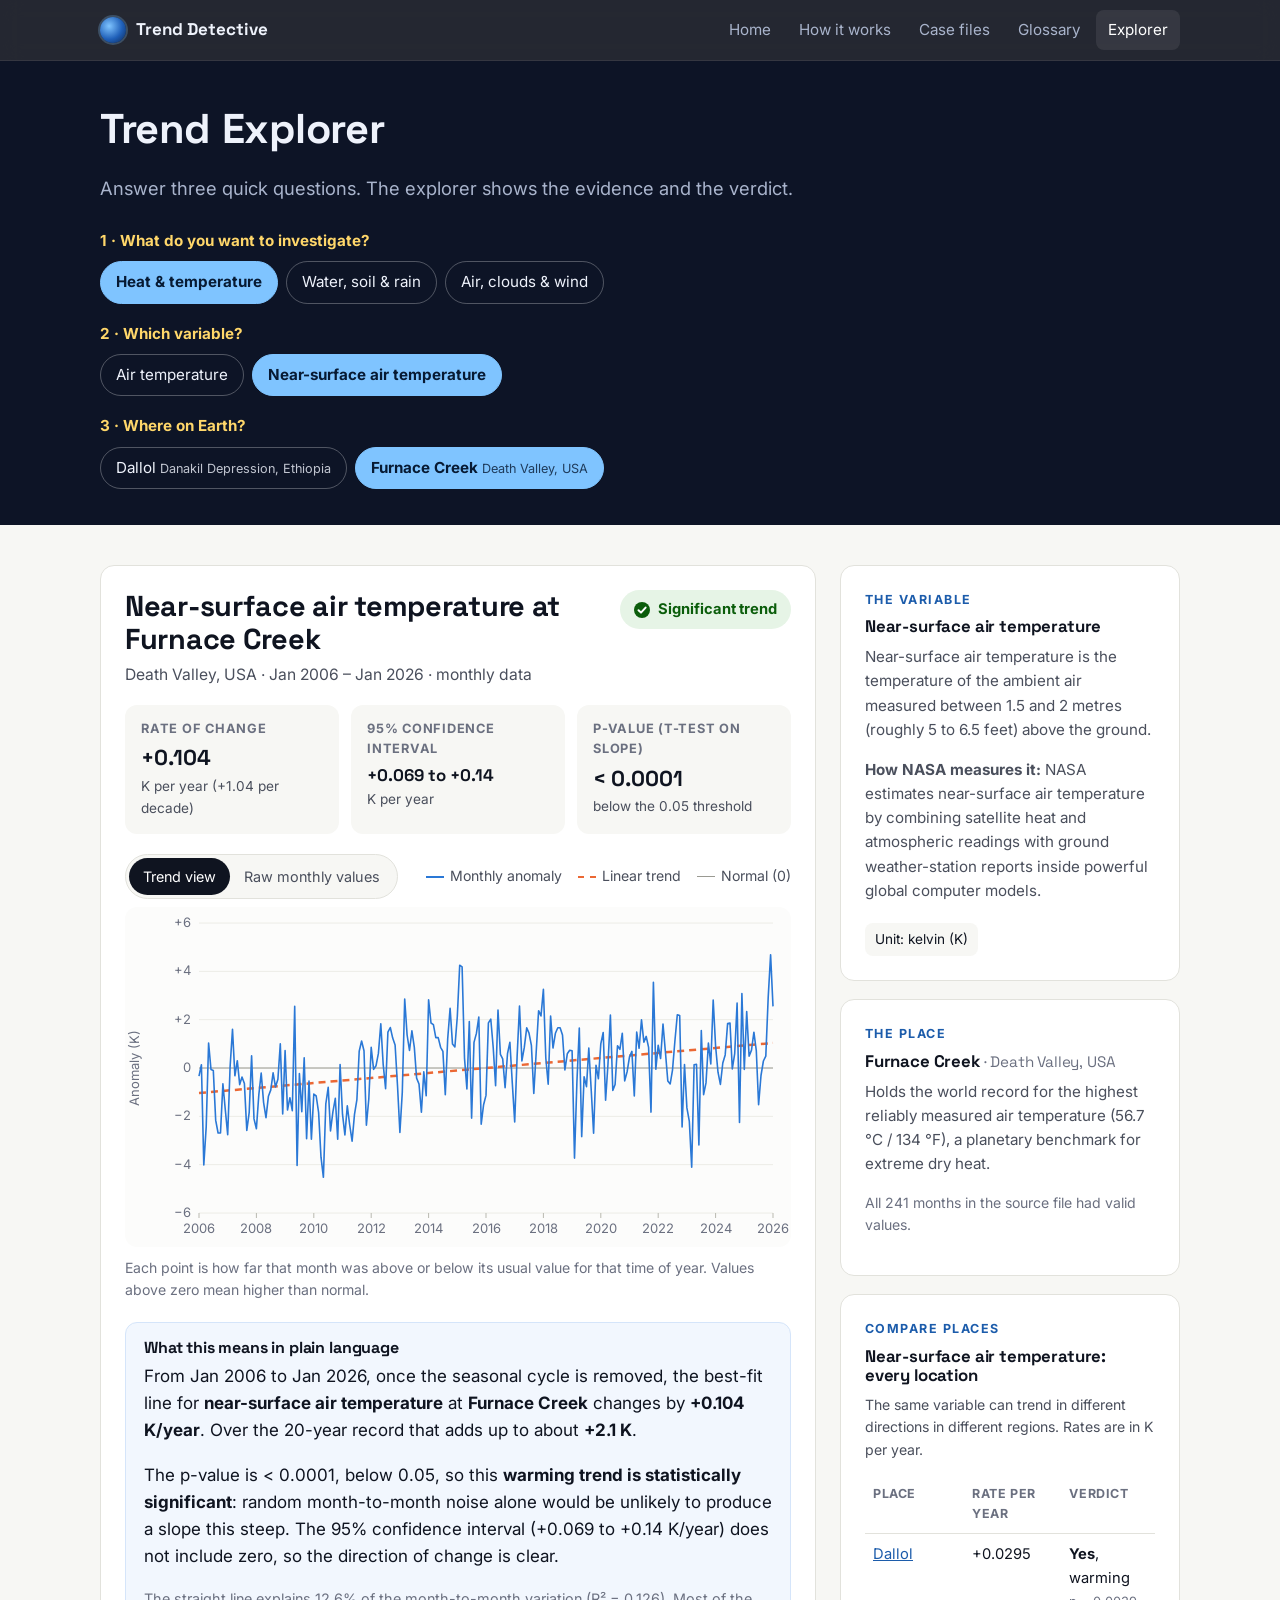
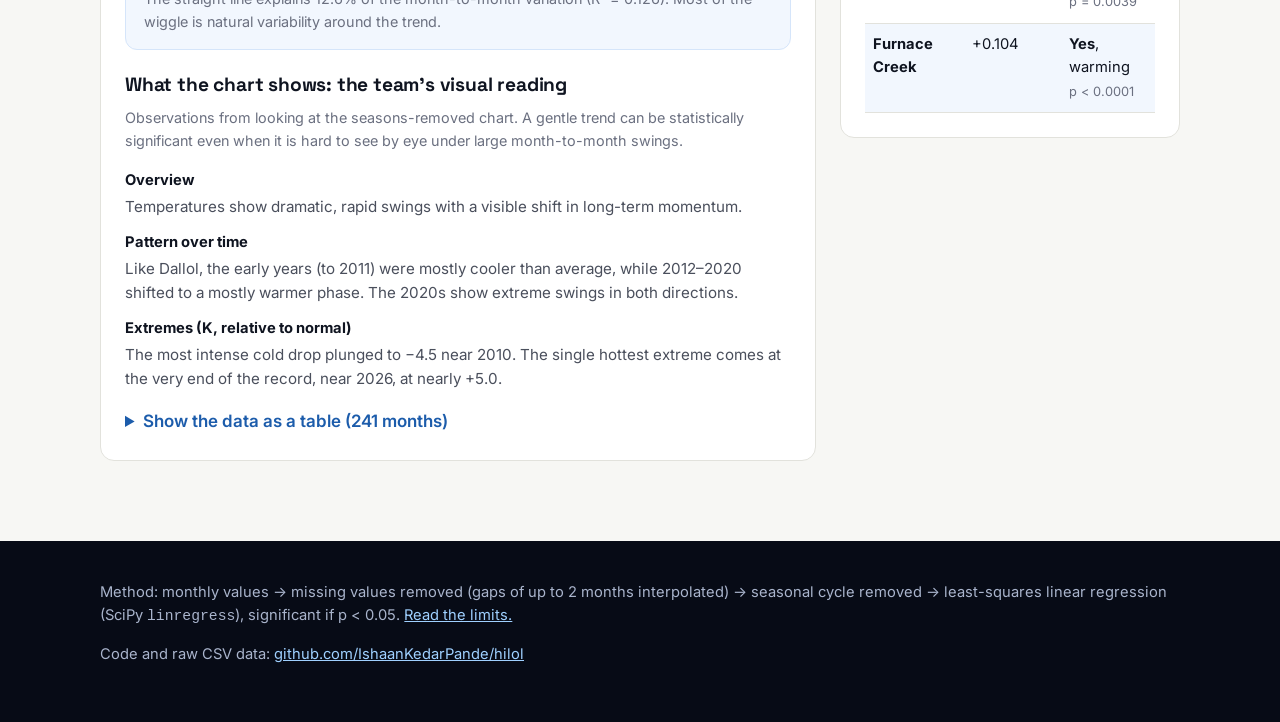
==== explore.html @ a5470a7a "Add files via upload" ====
<!doctype html>
<html lang="en">
<head>
  <meta charset="utf-8">
  <meta name="viewport" content="width=device-width, initial-scale=1">
  <title>Trend Explorer · Earth System Trend Detective</title>
  <meta name="description" content="Pick an Earth science variable and a location, see 20 years of monthly data, and test whether the trend is statistically significant.">
  <link rel="preconnect" href="https://fonts.googleapis.com">
  <link rel="preconnect" href="https://fonts.gstatic.com" crossorigin>
  <link href="https://fonts.googleapis.com/css2?family=Inter:wght@400;600;700&family=Space+Grotesk:wght@600;700&display=swap" rel="stylesheet">
  <link rel="stylesheet" href="assets/style.css">
  <link rel="icon" href="data:image/svg+xml,%3Csvg xmlns='http://www.w3.org/2000/svg' viewBox='0 0 32 32'%3E%3Ccircle cx='16' cy='16' r='14' fill='%232a78d6'/%3E%3Cpath d='M6 20 L12 14 L17 17 L26 8' stroke='%23f5b400' stroke-width='3' fill='none' stroke-linecap='round'/%3E%3C/svg%3E">
</head>
<body>
<a class="skip" href="#result">Skip to the result</a>

<header class="nav">
  <div class="wrap">
    <a class="brand" href="index.html"><span class="brand-mark" aria-hidden="true"></span>Trend Detective</a>
    <nav aria-label="Main">
      <ul>
        <li><a class="link" href="index.html">Home</a></li>
        <li><a class="link" href="index.html#method">How it works</a></li>
        <li><a class="link" href="index.html#cases">Case files</a></li>
        <li><a class="link" href="index.html#glossary">Glossary</a></li>
        <li><a class="link" href="explore.html" aria-current="page">Explorer</a></li>
      </ul>
    </nav>
  </div>
</header>

<main id="main">
  <section class="explorer-head" aria-labelledby="ex-title">
    <div class="wrap">
      <h1 id="ex-title">Trend Explorer</h1>
      <p class="lede">Answer three quick questions. The explorer shows the evidence and the verdict.</p>
      <div class="steps">
        <div>
          <span class="q-label" id="q1">1 · What do you want to investigate?</span>
          <div class="chips" role="group" aria-labelledby="q1" id="cat-chips"></div>
        </div>
        <div>
          <span class="q-label" id="q2">2 · Which variable?</span>
          <div class="chips" role="group" aria-labelledby="q2" id="var-chips"></div>
        </div>
        <div>
          <span class="q-label" id="q3">3 · Where on Earth?</span>
          <div class="chips" role="group" aria-labelledby="q3" id="loc-chips"></div>
        </div>
      </div>
    </div>
  </section>

  <section class="explorer-body" id="result" aria-live="polite" tabindex="-1">
    <div class="wrap">
      <div id="app"><div class="loading">Loading data…</div></div>
    </div>
  </section>
</main>

<footer>
  <div class="wrap">
    <p>Method: monthly values → missing values removed (gaps of up to 2 months interpolated) → seasonal cycle removed → least-squares linear regression (SciPy <code>linregress</code>), significant if p &lt; 0.05. <a href="index.html#limits">Read the limits.</a></p>
    <p>Code and raw CSV data: <a href="https://github.com/IshaanKedarPande/hilol">github.com/IshaanKedarPande/hilol</a></p>
  </div>
</footer>

<script src="assets/common.js"></script>
<script src="assets/explore.js"></script>
</body>
</html>
---- assets/style.css ----
/* Earth System Trend Detective — shared styles */
:root {
  --space-900: #070b16;
  --space-800: #0d1426;
  --space-700: #16203a;
  --space-ink: #eef2fb;
  --space-muted: #a9b4cc;

  --page: #f7f7f4;
  --surface: #ffffff;
  --chart-surface: #fcfcfb;
  --ink: #0f1420;
  --ink-2: #4a4f5c;
  --ink-3: #6b7080;
  --line: #e2e2dc;
  --grid: #ececE6;

  --accent: #2a78d6;      /* data series (blue) */
  --accent-ink: #1c5cab;  /* blue text that passes 4.5:1 */
  --trend: #eb6834;       /* trend line (orange) */

  --good-bg: #e6f4e6; --good-ink: #0b5d0b;
  --neutral-bg: #eef0f4; --neutral-ink: #3d4252;

  --radius: 14px;
  --maxw: 1120px;
  --font: "Inter", system-ui, -apple-system, "Segoe UI", Roboto, sans-serif;
  --font-display: "Space Grotesk", var(--font);
}

* { box-sizing: border-box; }
html { scroll-behavior: smooth; }
@media (prefers-reduced-motion: reduce) { html { scroll-behavior: auto; } * { animation: none !important; transition: none !important; } }

body {
  margin: 0;
  font-family: var(--font);
  font-size: 17px;
  line-height: 1.6;
  color: var(--ink);
  background: var(--page);
}
img { max-width: 100%; }
a { color: var(--accent-ink); }
h1, h2, h3 { font-family: var(--font-display); line-height: 1.15; letter-spacing: -0.01em; margin: 0 0 .5em; }
h2 { font-size: clamp(1.6rem, 3vw, 2.2rem); }
h3 { font-size: 1.2rem; }
p { margin: 0 0 1em; }
.wrap { max-width: var(--maxw); margin: 0 auto; padding: 0 20px; }
.eyebrow { text-transform: uppercase; letter-spacing: .12em; font-size: .78rem; font-weight: 700; color: var(--accent-ink); margin-bottom: .6em; }
.lede { font-size: 1.15rem; color: var(--ink-2); max-width: 62ch; }
.muted { color: var(--ink-3); }
.sr-only { position: absolute; width: 1px; height: 1px; padding: 0; margin: -1px; overflow: hidden; clip: rect(0,0,0,0); border: 0; }

.skip { position: absolute; left: -999px; top: 8px; background: #fff; color: #000; padding: 8px 14px; border-radius: 8px; z-index: 100; }
.skip:focus { left: 8px; }

:focus-visible { outline: 3px solid #f5b400; outline-offset: 2px; border-radius: 6px; }

/* ---------- Nav ---------- */
.nav { position: sticky; top: 0; z-index: 50; background: rgba(7,11,22,.88); backdrop-filter: blur(10px); border-bottom: 1px solid rgba(255,255,255,.08); }
.nav .wrap { display: flex; align-items: center; justify-content: space-between; gap: 16px; min-height: 60px; flex-wrap: wrap; }
.brand { display: flex; align-items: center; gap: 10px; color: var(--space-ink); text-decoration: none; font-family: var(--font-display); font-weight: 700; }
.brand-mark { width: 26px; height: 26px; border-radius: 50%; background: radial-gradient(circle at 35% 35%, #7fc4ff, #1f5fb8 55%, #0b2550); box-shadow: 0 0 0 2px rgba(127,196,255,.25); flex: none; }
.nav ul { list-style: none; display: flex; gap: 4px; margin: 0; padding: 0; flex-wrap: wrap; }
.nav a.link { color: var(--space-muted); text-decoration: none; font-size: .95rem; padding: 8px 12px; border-radius: 8px; display: inline-block; }
.nav a.link:hover, .nav a.link[aria-current="page"] { color: #fff; background: rgba(255,255,255,.08); }
.nav a.cta { background: #f5b400; color: #111; font-weight: 700; }
.nav a.cta:hover { background: #ffc933; color: #111; }

/* ---------- Buttons ---------- */
.btn { display: inline-flex; align-items: center; gap: 8px; padding: 12px 20px; border-radius: 999px; font-weight: 700; text-decoration: none; border: 2px solid transparent; cursor: pointer; font-size: 1rem; font-family: inherit; }
.btn-primary { background: #f5b400; color: #111; }
.btn-primary:hover { background: #ffc933; }
.btn-ghost { color: var(--space-ink); border-color: rgba(255,255,255,.35); background: transparent; }
.btn-ghost:hover { border-color: #fff; }

/* ---------- Hero ---------- */
.hero { position: relative; overflow: hidden; color: var(--space-ink); background: radial-gradient(1200px 600px at 85% 40%, #13305e 0%, transparent 60%), var(--space-900); padding: 88px 0 96px; }
.stars, .stars::after { position: absolute; inset: 0; background-image:
  radial-gradient(1px 1px at 10% 20%, #fff8, transparent), radial-gradient(1px 1px at 30% 80%, #fff6, transparent),
  radial-gradient(1.5px 1.5px at 55% 15%, #fffa, transparent), radial-gradient(1px 1px at 70% 60%, #fff5, transparent),
  radial-gradient(1px 1px at 90% 30%, #fff7, transparent), radial-gradient(1.5px 1.5px at 20% 50%, #fff6, transparent),
  radial-gradient(1px 1px at 45% 45%, #fff4, transparent), radial-gradient(1px 1px at 80% 90%, #fff6, transparent);
  pointer-events: none; }
.stars::after { content: ""; transform: translate(37%, 23%) scale(1.3); opacity: .7; }
.hero .wrap { position: relative; display: grid; grid-template-columns: 1.2fr 1fr; gap: 40px; align-items: center; }
.hero h1 { font-size: clamp(2.3rem, 5.4vw, 4rem); margin-bottom: .35em; }
.hero h1 span { color: #7fc4ff; }
.hero .lede { color: var(--space-muted); }
.hero .actions { display: flex; gap: 12px; flex-wrap: wrap; margin-top: 28px; }
.hero-tag { display: inline-block; font-size: .8rem; letter-spacing: .08em; text-transform: uppercase; color: #ffd76a; border: 1px solid rgba(255,215,106,.4); padding: 4px 12px; border-radius: 999px; margin-bottom: 18px; }

.planet-wrap { position: relative; aspect-ratio: 1; max-width: 420px; justify-self: center; width: 100%; }
.planet { position: absolute; inset: 6%; border-radius: 50%;
  background:
    radial-gradient(circle at 30% 28%, rgba(255,255,255,.35), transparent 28%),
    radial-gradient(ellipse 30% 6% at 50% 22%, rgba(255,255,255,.5), transparent 70%),
    radial-gradient(ellipse 34% 5% at 44% 47%, rgba(255,255,255,.28), transparent 70%),
    radial-gradient(ellipse 26% 5% at 58% 74%, rgba(255,255,255,.4), transparent 70%),
    radial-gradient(ellipse 40% 30% at 62% 56%, rgba(62,140,96,.55), transparent 70%),
    radial-gradient(ellipse 24% 34% at 30% 38%, rgba(62,140,96,.45), transparent 70%),
    radial-gradient(circle at 35% 35%, #3a8bd8, #134a91 55%, #061b3d 80%);
  box-shadow: inset -40px -30px 80px rgba(0,0,0,.65), 0 0 80px rgba(79,160,255,.35);
}
.planet-wrap svg { position: absolute; inset: 0; width: 100%; height: 100%; }

/* ---------- Sections ---------- */
section { padding: 80px 0; }
.section-dark { background: var(--space-800); color: var(--space-ink); }
.section-dark .lede, .section-dark .muted { color: var(--space-muted); }
.section-dark .eyebrow { color: #7fc4ff; }
.section-white { background: var(--surface); }

.grid-3 { display: grid; grid-template-columns: repeat(3, 1fr); gap: 20px; }
.grid-4 { display: grid; grid-template-columns: repeat(4, 1fr); gap: 18px; }
.card { background: var(--surface); border: 1px solid var(--line); border-radius: var(--radius); padding: 24px; }
.section-dark .card { background: var(--space-700); border-color: rgba(255,255,255,.08); }

.step-num { width: 34px; height: 34px; border-radius: 50%; display: grid; place-items: center; font-weight: 800; background: #7fc4ff; color: #071a33; margin-bottom: 12px; font-family: var(--font-display); }

.facts { display: flex; gap: 32px; flex-wrap: wrap; margin-top: 36px; }
.fact b { display: block; font-family: var(--font-display); font-size: 2rem; color: #fff; }
.fact span { color: var(--space-muted); font-size: .92rem; }

/* case files */
.case { display: flex; flex-direction: column; }
.case h3 { margin-top: 4px; }
.case .verdict { margin-top: auto; padding-top: 12px; }
.case a.btn { align-self: flex-start; margin-top: 14px; padding: 9px 16px; font-size: .95rem; background: var(--ink); color: #fff; }
.case a.btn:hover { background: #2a3142; }
.tag { display: inline-block; font-size: .75rem; font-weight: 700; padding: 3px 10px; border-radius: 999px; background: var(--neutral-bg); color: var(--neutral-ink); }

/* glossary */
.glossary { display: grid; grid-template-columns: repeat(2, 1fr); gap: 18px; }
.glossary dt { font-family: var(--font-display); font-weight: 700; font-size: 1.1rem; margin-bottom: 4px; }
.glossary dd { margin: 0; color: var(--ink-2); }
.glossary > div { background: var(--surface); border: 1px solid var(--line); border-radius: var(--radius); padding: 20px 22px; }

.callout { border-left: 4px solid var(--trend); background: #fff6f1; padding: 16px 20px; border-radius: 0 10px 10px 0; color: #4a2a1c; }

ul.clean { padding-left: 1.1em; margin: 0; }
ul.clean li { margin-bottom: .5em; }

footer { background: var(--space-900); color: var(--space-muted); padding: 40px 0; font-size: .92rem; }
footer a { color: #9fd0ff; }

/* ---------- Explorer ---------- */
.explorer-head { background: var(--space-800); color: var(--space-ink); padding: 44px 0 36px; }
.explorer-head h1 { font-size: clamp(1.8rem, 4vw, 2.6rem); }
.explorer-head .lede { color: var(--space-muted); }

.steps { display: grid; gap: 18px; margin-top: 26px; }
.q-label { font-weight: 700; font-size: .95rem; color: #ffd76a; margin-bottom: 8px; display: block; }
.chips { display: flex; flex-wrap: wrap; gap: 8px; border: 0; padding: 0; margin: 0; }
.chip { border: 1.5px solid rgba(255,255,255,.28); background: transparent; color: var(--space-ink); padding: 8px 15px; border-radius: 999px; font: inherit; font-size: .95rem; cursor: pointer; }
.chip:hover { border-color: #fff; }
.chip[aria-pressed="true"] { background: #7fc4ff; color: #071a33; border-color: #7fc4ff; font-weight: 700; }
.chip small { opacity: .8; font-weight: 400; }

.explorer-body { padding: 40px 0 80px; }
.result-grid { display: grid; grid-template-columns: 1fr 340px; gap: 24px; align-items: start; }
.panel { background: var(--surface); border: 1px solid var(--line); border-radius: var(--radius); padding: 24px; }

.headline { display: grid; grid-template-columns: 1fr auto; gap: 16px; align-items: start; margin-bottom: 18px; }
.headline h2 { font-size: clamp(1.35rem, 2.6vw, 1.8rem); margin-bottom: .2em; }
.where { color: var(--ink-2); font-size: .98rem; }

.badge { display: inline-flex; align-items: center; gap: 8px; padding: 8px 14px; border-radius: 999px; font-weight: 700; font-size: .92rem; white-space: nowrap; }
.badge.sig { background: var(--good-bg); color: var(--good-ink); }
.badge.notsig { background: var(--neutral-bg); color: var(--neutral-ink); }
.badge svg { width: 16px; height: 16px; flex: none; }

.stats { display: grid; grid-template-columns: repeat(3, 1fr); gap: 12px; margin: 6px 0 20px; }
.stat { background: var(--page); border-radius: 12px; padding: 14px 16px; }
.stat .k { font-size: .8rem; color: var(--ink-3); text-transform: uppercase; letter-spacing: .06em; font-weight: 700; }
.stat .v { font-family: var(--font-display); font-size: 1.35rem; font-weight: 700; margin-top: 2px; word-break: break-word; }
.stat .s { font-size: .85rem; color: var(--ink-2); }

.toolbar { display: flex; justify-content: space-between; align-items: center; gap: 12px; flex-wrap: wrap; margin-bottom: 8px; }
.seg { display: inline-flex; border: 1px solid var(--line); border-radius: 999px; padding: 3px; background: var(--page); }
.seg button { white-space: nowrap; border: 0; background: transparent; padding: 7px 14px; border-radius: 999px; font: inherit; font-size: .9rem; cursor: pointer; color: var(--ink-2); }
.seg button[aria-pressed="true"] { background: var(--ink); color: #fff; }
.legend { display: flex; gap: 16px; font-size: .88rem; color: var(--ink-2); flex-wrap: wrap; }
.legend i { display: inline-block; width: 18px; height: 0; border-top: 2px solid var(--accent); vertical-align: middle; margin-right: 6px; }
.legend i.trend { border-top: 2.5px dashed var(--trend); }
.legend i.zero { border-top: 1px solid #9a9a92; }

.chart-box { position: relative; background: var(--chart-surface); border-radius: 12px; }
.chart-box svg { display: block; width: 100%; height: auto; touch-action: pan-y; }
.chart-box .axis text { font-size: 13px; fill: var(--ink-3); font-family: var(--font); }
.tooltip { position: absolute; pointer-events: none; background: #0f1420; color: #fff; font-size: .82rem; padding: 8px 10px; border-radius: 8px; line-height: 1.4; white-space: nowrap; transform: translate(-50%, -110%); opacity: 0; transition: opacity .1s; }
.tooltip b { font-weight: 700; }
.chart-caption { font-size: .88rem; color: var(--ink-3); margin-top: 10px; }

.plain { background: #f2f7fe; border: 1px solid #d5e5fa; border-radius: 12px; padding: 16px 18px; margin-top: 20px; }
.plain h3 { font-size: 1rem; margin-bottom: 6px; }
.plain p:last-child { margin-bottom: 0; }

.notes dt { font-weight: 700; font-size: .92rem; margin-top: 12px; }
.notes dd { margin: 2px 0 0; color: var(--ink-2); font-size: .95rem; }

aside .panel + .panel { margin-top: 18px; }
aside h3 { font-size: 1.05rem; }
aside p, aside li { font-size: .95rem; color: var(--ink-2); }
.unit-chip { font-size: .85rem; background: var(--page); border-radius: 8px; padding: 6px 10px; display: inline-block; margin-top: 4px; }

table.compare { width: 100%; border-collapse: collapse; font-size: .92rem; }
table.compare th, table.compare td { text-align: left; padding: 9px 8px; border-bottom: 1px solid var(--line); vertical-align: top; }
table.compare th { font-size: .78rem; text-transform: uppercase; letter-spacing: .05em; color: var(--ink-3); }
table.compare tr.current { background: #f2f7fe; }
table.compare button { background: none; border: 0; padding: 0; color: var(--accent-ink); font: inherit; text-decoration: underline; cursor: pointer; text-align: left; }
.table-scroll { overflow-x: auto; }

details.data-table summary { cursor: pointer; font-weight: 600; color: var(--accent-ink); margin-top: 16px; }
details.data-table .table-scroll { max-height: 300px; overflow: auto; margin-top: 8px; }

.loading { padding: 40px; text-align: center; color: var(--ink-3); }
.error { padding: 20px; background: #fdecec; color: #8a1c1c; border-radius: 10px; }

/* ---------- Responsive ---------- */
@media (max-width: 1100px) {
  .result-grid { grid-template-columns: 1fr; }
  aside { display: grid; grid-template-columns: 1fr 1fr; gap: 18px; }
  aside .panel + .panel { margin-top: 0; }
  aside .panel:last-child { grid-column: 1 / -1; }
}
@media (max-width: 960px) {
  .grid-4 { grid-template-columns: repeat(2, 1fr); }
}
@media (max-width: 700px) {
  aside { display: block; }
  aside .panel + .panel { margin-top: 18px; }
}
@media (max-width: 780px) {
  .hero { padding: 56px 0 64px; }
  .hero .wrap { grid-template-columns: 1fr; }
  .planet-wrap { max-width: 260px; order: -1; }
  .grid-3, .glossary { grid-template-columns: 1fr; }
  section { padding: 56px 0; }
  .stats { grid-template-columns: 1fr 1fr; }
  .headline { grid-template-columns: 1fr; }
  .nav ul { width: 100%; overflow-x: auto; flex-wrap: nowrap; padding-bottom: 6px; }
  .nav a.link { white-space: nowrap; }
}
@media (max-width: 480px) {
  body { font-size: 16px; }
  .wrap { padding: 0 16px; }
  .grid-4 { grid-template-columns: 1fr; }
  .stats { grid-template-columns: 1fr; }
  .panel { padding: 18px; }
}
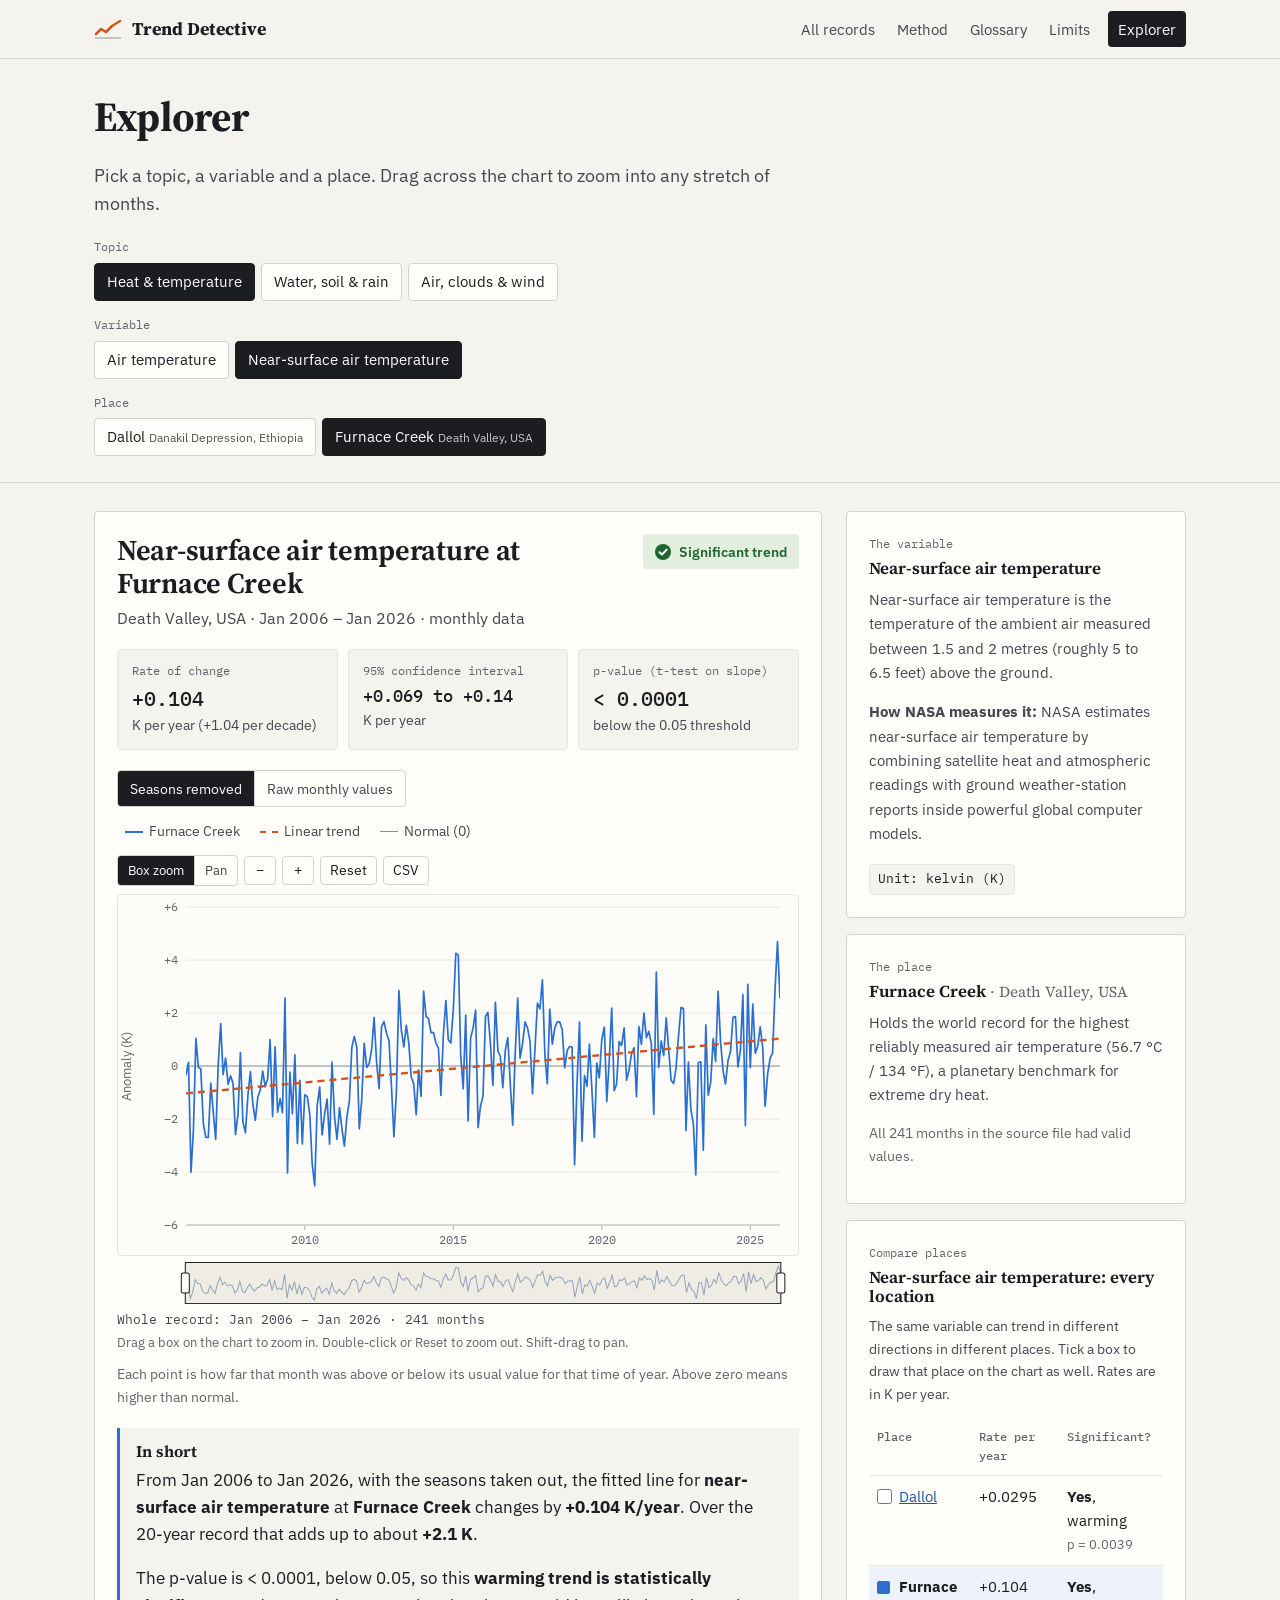
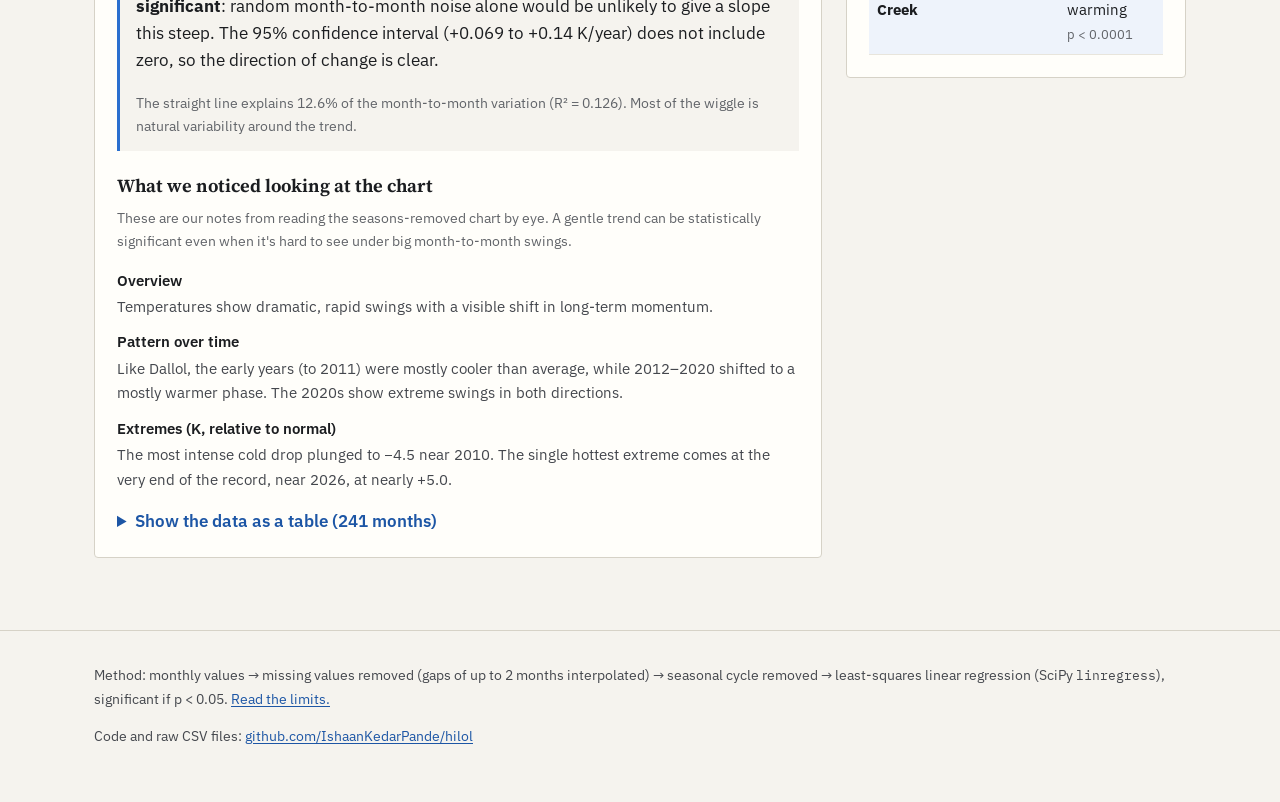
==== commit 8a6eccc1: "Update title, description, and navigation in explore.html" ====
--- a/explore.html
+++ b/explore.html
@@ -3,27 +3,30 @@
 <head>
   <meta charset="utf-8">
   <meta name="viewport" content="width=device-width, initial-scale=1">
-  <title>Trend Explorer · Earth System Trend Detective</title>
-  <meta name="description" content="Pick an Earth science variable and a location, see 20 years of monthly data, and test whether the trend is statistically significant.">
+  <title>Explorer · Earth System Trend Detective</title>
+  <meta name="description" content="Pick an Earth science variable and a place, zoom into 20 years of monthly data, and see whether the trend is statistically significant.">
   <link rel="preconnect" href="https://fonts.googleapis.com">
   <link rel="preconnect" href="https://fonts.gstatic.com" crossorigin>
-  <link href="https://fonts.googleapis.com/css2?family=Inter:wght@400;600;700&family=Space+Grotesk:wght@600;700&display=swap" rel="stylesheet">
+  <link href="https://fonts.googleapis.com/css2?family=IBM+Plex+Mono:wght@400;500&family=IBM+Plex+Sans:wght@400;500;600&family=Source+Serif+4:opsz,wght@8..60,600..700&display=swap" rel="stylesheet">
   <link rel="stylesheet" href="assets/style.css">
-  <link rel="icon" href="data:image/svg+xml,%3Csvg xmlns='http://www.w3.org/2000/svg' viewBox='0 0 32 32'%3E%3Ccircle cx='16' cy='16' r='14' fill='%232a78d6'/%3E%3Cpath d='M6 20 L12 14 L17 17 L26 8' stroke='%23f5b400' stroke-width='3' fill='none' stroke-linecap='round'/%3E%3C/svg%3E">
+  <link rel="icon" href="data:image/svg+xml,%3Csvg xmlns='http://www.w3.org/2000/svg' viewBox='0 0 32 32'%3E%3Crect width='32' height='32' rx='4' fill='%231b1d20'/%3E%3Cpath d='M5 22 L11 16 L16 19 L27 8' stroke='%23d4521c' stroke-width='3' fill='none' stroke-linecap='round' stroke-linejoin='round'/%3E%3C/svg%3E">
 </head>
 <body>
 <a class="skip" href="#result">Skip to the result</a>
 
-<header class="nav">
+<header class="site-head">
   <div class="wrap">
-    <a class="brand" href="index.html"><span class="brand-mark" aria-hidden="true"></span>Trend Detective</a>
+    <a class="brand" href="./">
+      <svg viewBox="0 0 28 20" aria-hidden="true"><path d="M1 19h26" stroke="#b9b5ab" stroke-width="1.5"/><path d="M2 15 7 10l5 3 6-6 8-5" stroke="#d4521c" stroke-width="2.5" fill="none" stroke-linecap="round" stroke-linejoin="round"/></svg>
+      Trend Detective
+    </a>
     <nav aria-label="Main">
       <ul>
-        <li><a class="link" href="index.html">Home</a></li>
-        <li><a class="link" href="index.html#method">How it works</a></li>
-        <li><a class="link" href="index.html#cases">Case files</a></li>
-        <li><a class="link" href="index.html#glossary">Glossary</a></li>
-        <li><a class="link" href="explore.html" aria-current="page">Explorer</a></li>
+        <li><a class="nl" href="./#records">All records</a></li>
+        <li><a class="nl" href="./#method">Method</a></li>
+        <li><a class="nl" href="./#glossary">Glossary</a></li>
+        <li><a class="nl" href="./#limits">Limits</a></li>
+        <li><a class="nl nav-cta" href="explore.html" aria-current="page">Explorer</a></li>
       </ul>
     </nav>
   </div>
@@ -32,26 +35,26 @@
 <main id="main">
   <section class="explorer-head" aria-labelledby="ex-title">
     <div class="wrap">
-      <h1 id="ex-title">Trend Explorer</h1>
-      <p class="lede">Answer three quick questions. The explorer shows the evidence and the verdict.</p>
+      <h1 id="ex-title">Explorer</h1>
+      <p class="lede">Pick a topic, a variable and a place. Drag across the chart to zoom into any stretch of months.</p>
       <div class="steps">
         <div>
-          <span class="q-label" id="q1">1 · What do you want to investigate?</span>
+          <span class="q-label" id="q1">Topic</span>
           <div class="chips" role="group" aria-labelledby="q1" id="cat-chips"></div>
         </div>
         <div>
-          <span class="q-label" id="q2">2 · Which variable?</span>
+          <span class="q-label" id="q2">Variable</span>
           <div class="chips" role="group" aria-labelledby="q2" id="var-chips"></div>
         </div>
         <div>
-          <span class="q-label" id="q3">3 · Where on Earth?</span>
+          <span class="q-label" id="q3">Place</span>
           <div class="chips" role="group" aria-labelledby="q3" id="loc-chips"></div>
         </div>
       </div>
     </div>
   </section>
 
-  <section class="explorer-body" id="result" aria-live="polite" tabindex="-1">
+  <section class="explorer-body" id="result" tabindex="-1">
     <div class="wrap">
       <div id="app"><div class="loading">Loading data…</div></div>
     </div>
@@ -60,12 +63,13 @@
 
 <footer>
   <div class="wrap">
-    <p>Method: monthly values → missing values removed (gaps of up to 2 months interpolated) → seasonal cycle removed → least-squares linear regression (SciPy <code>linregress</code>), significant if p &lt; 0.05. <a href="index.html#limits">Read the limits.</a></p>
-    <p>Code and raw CSV data: <a href="https://github.com/IshaanKedarPande/hilol">github.com/IshaanKedarPande/hilol</a></p>
+    <p>Method: monthly values → missing values removed (gaps of up to 2 months interpolated) → seasonal cycle removed → least-squares linear regression (SciPy <code>linregress</code>), significant if p &lt; 0.05. <a href="./#limits">Read the limits.</a></p>
+    <p>Code and raw CSV files: <a href="https://github.com/IshaanKedarPande/hilol">github.com/IshaanKedarPande/hilol</a></p>
   </div>
 </footer>
 
 <script src="assets/common.js"></script>
+<script src="assets/chart.js"></script>
 <script src="assets/explore.js"></script>
 </body>
 </html>
--- a/assets/style.css
+++ b/assets/style.css
@@ -1,252 +1,288 @@
-/* Earth System Trend Detective — shared styles */
+/* Earth System Trend Detective: shared styles */
 :root {
-  --space-900: #070b16;
-  --space-800: #0d1426;
-  --space-700: #16203a;
-  --space-ink: #eef2fb;
-  --space-muted: #a9b4cc;
-
-  --page: #f7f7f4;
-  --surface: #ffffff;
-  --chart-surface: #fcfcfb;
-  --ink: #0f1420;
-  --ink-2: #4a4f5c;
-  --ink-3: #6b7080;
-  --line: #e2e2dc;
-  --grid: #ececE6;
-
-  --accent: #2a78d6;      /* data series (blue) */
-  --accent-ink: #1c5cab;  /* blue text that passes 4.5:1 */
-  --trend: #eb6834;       /* trend line (orange) */
-
-  --good-bg: #e6f4e6; --good-ink: #0b5d0b;
-  --neutral-bg: #eef0f4; --neutral-ink: #3d4252;
-
-  --radius: 14px;
-  --maxw: 1120px;
-  --font: "Inter", system-ui, -apple-system, "Segoe UI", Roboto, sans-serif;
-  --font-display: "Space Grotesk", var(--font);
+  --paper: #f5f3ee;
+  --surface: #fffefa;
+  --ink: #1b1d20;
+  --ink-2: #44474d;
+  --ink-3: #616469;
+  --rule: #d6d2c7;
+  --rule-soft: #e8e5dc;
+
+  --data: #2a6fcf;       /* data series (blue) */
+  --data-ink: #1d56a5;   /* blue text that passes 4.5:1 */
+  --trend: #d4521c;      /* trend line (orange) */
+  --mark: #f3d36b;       /* highlighter */
+
+  --sig-ink: #1d6630; --sig-bg: #e2efdf;
+  --ns-ink: #4f5257;  --ns-bg: #ebe8e1;
+
+  --r: 4px;
+  --maxw: 1140px;
+  --sans: "IBM Plex Sans", system-ui, -apple-system, "Segoe UI", Roboto, sans-serif;
+  --serif: "Source Serif 4", Georgia, "Times New Roman", serif;
+  --mono: "IBM Plex Mono", ui-monospace, "Cascadia Mono", Consolas, monospace;
 }
 
 * { box-sizing: border-box; }
 html { scroll-behavior: smooth; }
 @media (prefers-reduced-motion: reduce) { html { scroll-behavior: auto; } * { animation: none !important; transition: none !important; } }
 
-body {
-  margin: 0;
-  font-family: var(--font);
-  font-size: 17px;
-  line-height: 1.6;
-  color: var(--ink);
-  background: var(--page);
-}
-img { max-width: 100%; }
-a { color: var(--accent-ink); }
-h1, h2, h3 { font-family: var(--font-display); line-height: 1.15; letter-spacing: -0.01em; margin: 0 0 .5em; }
-h2 { font-size: clamp(1.6rem, 3vw, 2.2rem); }
-h3 { font-size: 1.2rem; }
+body { margin: 0; font-family: var(--sans); font-size: 17px; line-height: 1.6; color: var(--ink); background: var(--paper); }
+a { color: var(--data-ink); text-underline-offset: 2px; }
+h1, h2, h3 { font-family: var(--serif); font-weight: 650; line-height: 1.15; margin: 0 0 .5em; }
+h1 { font-size: clamp(2.4rem, 6vw, 4.2rem); font-weight: 700; letter-spacing: -0.02em; }
+h2 { font-size: clamp(1.5rem, 2.8vw, 2rem); letter-spacing: -0.01em; }
+h3 { font-size: 1.15rem; }
 p { margin: 0 0 1em; }
-.wrap { max-width: var(--maxw); margin: 0 auto; padding: 0 20px; }
-.eyebrow { text-transform: uppercase; letter-spacing: .12em; font-size: .78rem; font-weight: 700; color: var(--accent-ink); margin-bottom: .6em; }
-.lede { font-size: 1.15rem; color: var(--ink-2); max-width: 62ch; }
+code { font-family: var(--mono); font-size: .9em; }
+.wrap { max-width: var(--maxw); margin: 0 auto; padding: 0 24px; }
+.lede { font-size: 1.12rem; color: var(--ink-2); max-width: 64ch; }
 .muted { color: var(--ink-3); }
+.small { font-size: .9rem; }
+.eyebrow { font-family: var(--mono); font-size: .78rem; color: var(--ink-3); margin-bottom: .4em; }
 .sr-only { position: absolute; width: 1px; height: 1px; padding: 0; margin: -1px; overflow: hidden; clip: rect(0,0,0,0); border: 0; }
-
-.skip { position: absolute; left: -999px; top: 8px; background: #fff; color: #000; padding: 8px 14px; border-radius: 8px; z-index: 100; }
+.placeholder { background: #fff1bf; color: #5a4700; padding: 0 4px; border-radius: 2px; }
+
+.skip { position: absolute; left: -999px; top: 8px; background: #fff; color: #000; padding: 8px 14px; border-radius: var(--r); z-index: 100; }
 .skip:focus { left: 8px; }
-
-:focus-visible { outline: 3px solid #f5b400; outline-offset: 2px; border-radius: 6px; }
-
-/* ---------- Nav ---------- */
-.nav { position: sticky; top: 0; z-index: 50; background: rgba(7,11,22,.88); backdrop-filter: blur(10px); border-bottom: 1px solid rgba(255,255,255,.08); }
-.nav .wrap { display: flex; align-items: center; justify-content: space-between; gap: 16px; min-height: 60px; flex-wrap: wrap; }
-.brand { display: flex; align-items: center; gap: 10px; color: var(--space-ink); text-decoration: none; font-family: var(--font-display); font-weight: 700; }
-.brand-mark { width: 26px; height: 26px; border-radius: 50%; background: radial-gradient(circle at 35% 35%, #7fc4ff, #1f5fb8 55%, #0b2550); box-shadow: 0 0 0 2px rgba(127,196,255,.25); flex: none; }
-.nav ul { list-style: none; display: flex; gap: 4px; margin: 0; padding: 0; flex-wrap: wrap; }
-.nav a.link { color: var(--space-muted); text-decoration: none; font-size: .95rem; padding: 8px 12px; border-radius: 8px; display: inline-block; }
-.nav a.link:hover, .nav a.link[aria-current="page"] { color: #fff; background: rgba(255,255,255,.08); }
-.nav a.cta { background: #f5b400; color: #111; font-weight: 700; }
-.nav a.cta:hover { background: #ffc933; color: #111; }
-
-/* ---------- Buttons ---------- */
-.btn { display: inline-flex; align-items: center; gap: 8px; padding: 12px 20px; border-radius: 999px; font-weight: 700; text-decoration: none; border: 2px solid transparent; cursor: pointer; font-size: 1rem; font-family: inherit; }
-.btn-primary { background: #f5b400; color: #111; }
-.btn-primary:hover { background: #ffc933; }
-.btn-ghost { color: var(--space-ink); border-color: rgba(255,255,255,.35); background: transparent; }
-.btn-ghost:hover { border-color: #fff; }
-
-/* ---------- Hero ---------- */
-.hero { position: relative; overflow: hidden; color: var(--space-ink); background: radial-gradient(1200px 600px at 85% 40%, #13305e 0%, transparent 60%), var(--space-900); padding: 88px 0 96px; }
-.stars, .stars::after { position: absolute; inset: 0; background-image:
-  radial-gradient(1px 1px at 10% 20%, #fff8, transparent), radial-gradient(1px 1px at 30% 80%, #fff6, transparent),
-  radial-gradient(1.5px 1.5px at 55% 15%, #fffa, transparent), radial-gradient(1px 1px at 70% 60%, #fff5, transparent),
-  radial-gradient(1px 1px at 90% 30%, #fff7, transparent), radial-gradient(1.5px 1.5px at 20% 50%, #fff6, transparent),
-  radial-gradient(1px 1px at 45% 45%, #fff4, transparent), radial-gradient(1px 1px at 80% 90%, #fff6, transparent);
-  pointer-events: none; }
-.stars::after { content: ""; transform: translate(37%, 23%) scale(1.3); opacity: .7; }
-.hero .wrap { position: relative; display: grid; grid-template-columns: 1.2fr 1fr; gap: 40px; align-items: center; }
-.hero h1 { font-size: clamp(2.3rem, 5.4vw, 4rem); margin-bottom: .35em; }
-.hero h1 span { color: #7fc4ff; }
-.hero .lede { color: var(--space-muted); }
-.hero .actions { display: flex; gap: 12px; flex-wrap: wrap; margin-top: 28px; }
-.hero-tag { display: inline-block; font-size: .8rem; letter-spacing: .08em; text-transform: uppercase; color: #ffd76a; border: 1px solid rgba(255,215,106,.4); padding: 4px 12px; border-radius: 999px; margin-bottom: 18px; }
-
-.planet-wrap { position: relative; aspect-ratio: 1; max-width: 420px; justify-self: center; width: 100%; }
-.planet { position: absolute; inset: 6%; border-radius: 50%;
-  background:
-    radial-gradient(circle at 30% 28%, rgba(255,255,255,.35), transparent 28%),
-    radial-gradient(ellipse 30% 6% at 50% 22%, rgba(255,255,255,.5), transparent 70%),
-    radial-gradient(ellipse 34% 5% at 44% 47%, rgba(255,255,255,.28), transparent 70%),
-    radial-gradient(ellipse 26% 5% at 58% 74%, rgba(255,255,255,.4), transparent 70%),
-    radial-gradient(ellipse 40% 30% at 62% 56%, rgba(62,140,96,.55), transparent 70%),
-    radial-gradient(ellipse 24% 34% at 30% 38%, rgba(62,140,96,.45), transparent 70%),
-    radial-gradient(circle at 35% 35%, #3a8bd8, #134a91 55%, #061b3d 80%);
-  box-shadow: inset -40px -30px 80px rgba(0,0,0,.65), 0 0 80px rgba(79,160,255,.35);
-}
-.planet-wrap svg { position: absolute; inset: 0; width: 100%; height: 100%; }
-
-/* ---------- Sections ---------- */
-section { padding: 80px 0; }
-.section-dark { background: var(--space-800); color: var(--space-ink); }
-.section-dark .lede, .section-dark .muted { color: var(--space-muted); }
-.section-dark .eyebrow { color: #7fc4ff; }
-.section-white { background: var(--surface); }
-
-.grid-3 { display: grid; grid-template-columns: repeat(3, 1fr); gap: 20px; }
-.grid-4 { display: grid; grid-template-columns: repeat(4, 1fr); gap: 18px; }
-.card { background: var(--surface); border: 1px solid var(--line); border-radius: var(--radius); padding: 24px; }
-.section-dark .card { background: var(--space-700); border-color: rgba(255,255,255,.08); }
-
-.step-num { width: 34px; height: 34px; border-radius: 50%; display: grid; place-items: center; font-weight: 800; background: #7fc4ff; color: #071a33; margin-bottom: 12px; font-family: var(--font-display); }
-
-.facts { display: flex; gap: 32px; flex-wrap: wrap; margin-top: 36px; }
-.fact b { display: block; font-family: var(--font-display); font-size: 2rem; color: #fff; }
-.fact span { color: var(--space-muted); font-size: .92rem; }
-
-/* case files */
-.case { display: flex; flex-direction: column; }
-.case h3 { margin-top: 4px; }
-.case .verdict { margin-top: auto; padding-top: 12px; }
-.case a.btn { align-self: flex-start; margin-top: 14px; padding: 9px 16px; font-size: .95rem; background: var(--ink); color: #fff; }
-.case a.btn:hover { background: #2a3142; }
-.tag { display: inline-block; font-size: .75rem; font-weight: 700; padding: 3px 10px; border-radius: 999px; background: var(--neutral-bg); color: var(--neutral-ink); }
-
-/* glossary */
-.glossary { display: grid; grid-template-columns: repeat(2, 1fr); gap: 18px; }
-.glossary dt { font-family: var(--font-display); font-weight: 700; font-size: 1.1rem; margin-bottom: 4px; }
-.glossary dd { margin: 0; color: var(--ink-2); }
-.glossary > div { background: var(--surface); border: 1px solid var(--line); border-radius: var(--radius); padding: 20px 22px; }
-
-.callout { border-left: 4px solid var(--trend); background: #fff6f1; padding: 16px 20px; border-radius: 0 10px 10px 0; color: #4a2a1c; }
-
-ul.clean { padding-left: 1.1em; margin: 0; }
+:focus-visible { outline: 2px solid var(--data); outline-offset: 2px; }
+
+/* ---------- Header ---------- */
+.site-head { position: sticky; top: 0; z-index: 50; background: var(--paper); border-bottom: 1px solid var(--rule); }
+.site-head .wrap { display: flex; align-items: center; justify-content: space-between; gap: 8px 16px; min-height: 58px; flex-wrap: wrap; }
+.brand { display: flex; align-items: center; gap: 10px; color: var(--ink); text-decoration: none; font-family: var(--serif); font-weight: 700; font-size: 1.12rem; }
+.brand svg { width: 28px; height: 20px; flex: none; }
+.site-head ul { list-style: none; display: flex; gap: 2px; margin: 0; padding: 0; flex-wrap: wrap; }
+.site-head a.nl { color: var(--ink-2); text-decoration: none; font-size: .95rem; padding: 6px 10px; border-radius: var(--r); display: inline-block; }
+.site-head a.nl:hover { color: var(--ink); background: var(--rule-soft); }
+.site-head a.nav-cta { background: var(--ink); color: #fff; margin-left: 6px; }
+.site-head a.nav-cta:hover { background: #34373c; color: #fff; }
+
+/* ---------- Buttons & form controls ---------- */
+.btn { display: inline-flex; align-items: center; gap: 8px; padding: 9px 16px; border-radius: var(--r); font: 600 .95rem var(--sans); text-decoration: none; border: 1.5px solid var(--ink); background: var(--ink); color: #fff; cursor: pointer; }
+.btn:hover { background: #34373c; }
+.field { display: inline-flex; flex-direction: column; gap: 4px; font-family: var(--mono); font-size: .76rem; color: var(--ink-3); }
+select { font: .95rem var(--sans); color: var(--ink); background-color: var(--surface); border: 1px solid var(--rule); border-radius: var(--r); padding: 7px 32px 7px 10px; min-width: 220px; max-width: 100%; cursor: pointer;
+  appearance: none; -webkit-appearance: none;
+  background-image: url("data:image/svg+xml,%3Csvg xmlns='http://www.w3.org/2000/svg' viewBox='0 0 12 8'%3E%3Cpath d='M1 1.5 6 6.5 11 1.5' stroke='%2344474d' stroke-width='1.6' fill='none'/%3E%3C/svg%3E");
+  background-repeat: no-repeat; background-position: right 10px center; background-size: 11px; }
+select:hover { border-color: var(--ink); }
+
+.seg { display: inline-flex; border: 1px solid var(--rule); border-radius: var(--r); overflow: hidden; background: var(--surface); }
+.seg button { border: 0; border-right: 1px solid var(--rule); background: transparent; padding: 6px 12px; font: inherit; font-size: .9rem; color: var(--ink-2); cursor: pointer; white-space: nowrap; }
+.seg button:last-child { border-right: 0; }
+.seg button:hover { background: var(--rule-soft); }
+.seg button[aria-pressed="true"] { background: var(--ink); color: #fff; }
+.seg-sm button { padding: 4px 10px; font-size: .84rem; }
+
+/* ---------- Landing ---------- */
+section { padding: 64px 0; }
+.intro { padding: 52px 0 56px; }
+.kicker { font-family: var(--mono); font-size: .82rem; color: var(--ink-3); margin-bottom: 16px; }
+.intro h1 { margin-bottom: .3em; }
+.facts { font-family: var(--mono); font-size: .9rem; color: var(--ink-2); margin: 18px 0 30px; }
+.facts strong { color: var(--ink); font-weight: 500; background: linear-gradient(transparent 58%, var(--mark) 58%); }
+
+.demo { background: var(--surface); border: 1px solid var(--rule); border-radius: var(--r); padding: 20px 22px 18px; }
+.demo-top { display: flex; justify-content: space-between; align-items: flex-end; gap: 12px 20px; flex-wrap: wrap; margin-bottom: 14px; }
+.demo-title { font-size: 1.3rem; margin: 0; }
+.demo-steps { display: grid; grid-template-columns: repeat(3, 1fr); border: 1px solid var(--rule); border-radius: var(--r); overflow: hidden; margin-bottom: 14px; }
+.demo-steps button { font: inherit; font-size: .95rem; text-align: left; padding: 10px 14px; background: var(--paper); border: 0; border-right: 1px solid var(--rule); cursor: pointer; color: var(--ink-2); display: flex; gap: 10px; align-items: center; }
+.demo-steps button:last-child { border-right: 0; }
+.demo-steps button:hover { background: var(--rule-soft); }
+.demo-steps .n { font-family: var(--mono); font-size: .78rem; width: 22px; height: 22px; display: grid; place-items: center; border: 1px solid currentColor; border-radius: 50%; flex: none; }
+.demo-steps button[aria-pressed="true"] { background: var(--ink); color: #fff; }
+.demo-caption { color: var(--ink-2); min-height: 4.8em; margin: 14px 0 12px; max-width: 82ch; }
+.demo-foot { display: flex; gap: 12px 20px; align-items: center; flex-wrap: wrap; }
+
+.sec-head { display: flex; align-items: baseline; gap: 14px; border-top: 1.5px solid var(--ink); padding-top: 14px; margin-bottom: 10px; }
+.sec-num { font-family: var(--mono); font-size: .85rem; color: var(--ink-3); }
+.sec-head h2 { margin: 0; }
+
+#records { padding-top: 24px; }
+.records-bar { display: flex; justify-content: space-between; align-items: flex-end; gap: 12px; flex-wrap: wrap; margin: 22px 0 16px; }
+.tiles { list-style: none; margin: 0; padding: 0; display: grid; grid-template-columns: repeat(auto-fill, minmax(240px, 1fr)); gap: 12px; }
+.tile a { display: flex; flex-direction: column; height: 100%; padding: 14px 14px 12px; background: var(--surface); border: 1px solid var(--rule); border-radius: var(--r); color: var(--ink); text-decoration: none; }
+.tile a:hover { border-color: var(--ink); }
+.tile a:hover .t-place { text-decoration: underline; }
+.t-var { font-family: var(--mono); font-size: .74rem; color: var(--ink-3); }
+.t-place { font-family: var(--serif); font-weight: 650; font-size: 1.1rem; line-height: 1.25; margin-top: 2px; }
+.t-region { font-size: .85rem; color: var(--ink-3); min-height: 1.4em; }
+.tile svg { display: block; width: 100%; height: 52px; margin: 10px 0 8px; }
+.sp-zero { stroke: var(--rule); stroke-width: 1; vector-effect: non-scaling-stroke; }
+.sp-line { fill: none; stroke: #9db5d8; stroke-width: 1; vector-effect: non-scaling-stroke; }
+.sp-trend { fill: none; stroke: #7d8085; stroke-width: 2; stroke-dasharray: 5 4; vector-effect: non-scaling-stroke; }
+.sp-trend.sig { stroke: var(--trend); stroke-width: 2.5; stroke-dasharray: none; }
+.t-foot { display: flex; justify-content: space-between; gap: 4px 8px; align-items: baseline; margin-top: auto; font-size: .82rem; flex-wrap: wrap; }
+.t-rate { font-family: var(--mono); color: var(--ink-2); }
+.t-verdict { font-weight: 600; color: var(--ns-ink); }
+.tile.sig .t-verdict { color: var(--sig-ink); }
+
+.starts { display: grid; grid-template-columns: repeat(3, 1fr); margin-top: 20px; }
+.starts article { padding: 4px 24px 8px; border-left: 1px solid var(--rule); display: flex; flex-direction: column; }
+.starts article:first-child { padding-left: 0; border-left: 0; }
+.starts .verdict { font-size: .92rem; border-left: 3px solid var(--rule); padding: 4px 0 4px 10px; margin-top: auto; }
+.starts a { margin-top: 10px; font-weight: 600; }
+
+.method { list-style: none; padding: 0; margin: 24px 0 0; display: grid; grid-template-columns: repeat(4, 1fr); gap: 28px; }
+.method li { border-top: 1px solid var(--rule); padding-top: 12px; }
+.method .n { font-family: var(--mono); font-size: .78rem; color: var(--ink-3); display: block; margin-bottom: 4px; }
+.method h3 { font-size: 1.08rem; }
+.method p { color: var(--ink-2); font-size: .95rem; }
+
+.glossary { display: grid; grid-template-columns: 1fr 1fr; gap: 0 48px; margin: 20px 0 0; }
+.glossary > div { padding: 14px 0; border-bottom: 1px solid var(--rule-soft); }
+.glossary dt { font-weight: 600; margin-bottom: 2px; }
+.glossary dd { margin: 0; color: var(--ink-2); font-size: .96rem; }
+
+.limits { display: grid; grid-template-columns: repeat(3, 1fr); gap: 36px; margin-top: 20px; }
+.limits h3 { font-size: 1.08rem; }
+ul.clean { padding-left: 1.1em; margin: 0; color: var(--ink-2); }
 ul.clean li { margin-bottom: .5em; }
 
-footer { background: var(--space-900); color: var(--space-muted); padding: 40px 0; font-size: .92rem; }
-footer a { color: #9fd0ff; }
+footer { border-top: 1px solid var(--rule); padding: 32px 0 40px; font-size: .9rem; color: var(--ink-2); }
+footer strong { color: var(--ink); }
 
 /* ---------- Explorer ---------- */
-.explorer-head { background: var(--space-800); color: var(--space-ink); padding: 44px 0 36px; }
-.explorer-head h1 { font-size: clamp(1.8rem, 4vw, 2.6rem); }
-.explorer-head .lede { color: var(--space-muted); }
-
-.steps { display: grid; gap: 18px; margin-top: 26px; }
-.q-label { font-weight: 700; font-size: .95rem; color: #ffd76a; margin-bottom: 8px; display: block; }
-.chips { display: flex; flex-wrap: wrap; gap: 8px; border: 0; padding: 0; margin: 0; }
-.chip { border: 1.5px solid rgba(255,255,255,.28); background: transparent; color: var(--space-ink); padding: 8px 15px; border-radius: 999px; font: inherit; font-size: .95rem; cursor: pointer; }
-.chip:hover { border-color: #fff; }
-.chip[aria-pressed="true"] { background: #7fc4ff; color: #071a33; border-color: #7fc4ff; font-weight: 700; }
-.chip small { opacity: .8; font-weight: 400; }
-
-.explorer-body { padding: 40px 0 80px; }
-.result-grid { display: grid; grid-template-columns: 1fr 340px; gap: 24px; align-items: start; }
-.panel { background: var(--surface); border: 1px solid var(--line); border-radius: var(--radius); padding: 24px; }
+.explorer-head { padding: 34px 0 26px; border-bottom: 1px solid var(--rule); }
+.explorer-head h1 { font-size: clamp(1.9rem, 4vw, 2.6rem); }
+.steps { display: grid; gap: 14px; margin-top: 18px; }
+.q-label { font-family: var(--mono); font-size: .78rem; color: var(--ink-3); margin-bottom: 6px; display: block; }
+.chips { display: flex; flex-wrap: wrap; gap: 6px; }
+.chip { border: 1px solid var(--rule); background: var(--surface); color: var(--ink); padding: 6px 12px; border-radius: var(--r); font: inherit; font-size: .93rem; cursor: pointer; }
+.chip:hover { border-color: var(--ink); }
+.chip[aria-pressed="true"] { background: var(--ink); color: #fff; border-color: var(--ink); }
+.chip small { opacity: .75; }
+
+.explorer-body { padding: 28px 0 72px; }
+.explorer-body:focus { outline: none; }
+.result-grid { display: grid; grid-template-columns: minmax(0, 1fr) 340px; gap: 24px; align-items: start; }
+.panel { background: var(--surface); border: 1px solid var(--rule); border-radius: var(--r); padding: 22px; }
 
 .headline { display: grid; grid-template-columns: 1fr auto; gap: 16px; align-items: start; margin-bottom: 18px; }
 .headline h2 { font-size: clamp(1.35rem, 2.6vw, 1.8rem); margin-bottom: .2em; }
 .where { color: var(--ink-2); font-size: .98rem; }
 
-.badge { display: inline-flex; align-items: center; gap: 8px; padding: 8px 14px; border-radius: 999px; font-weight: 700; font-size: .92rem; white-space: nowrap; }
-.badge.sig { background: var(--good-bg); color: var(--good-ink); }
-.badge.notsig { background: var(--neutral-bg); color: var(--neutral-ink); }
+.badge { display: inline-flex; align-items: center; gap: 8px; padding: 6px 12px; border-radius: var(--r); font-weight: 600; font-size: .9rem; white-space: nowrap; }
+.badge.sig { background: var(--sig-bg); color: var(--sig-ink); }
+.badge.notsig { background: var(--ns-bg); color: var(--ns-ink); }
 .badge svg { width: 16px; height: 16px; flex: none; }
 
-.stats { display: grid; grid-template-columns: repeat(3, 1fr); gap: 12px; margin: 6px 0 20px; }
-.stat { background: var(--page); border-radius: 12px; padding: 14px 16px; }
-.stat .k { font-size: .8rem; color: var(--ink-3); text-transform: uppercase; letter-spacing: .06em; font-weight: 700; }
-.stat .v { font-family: var(--font-display); font-size: 1.35rem; font-weight: 700; margin-top: 2px; word-break: break-word; }
+.stats { display: grid; grid-template-columns: repeat(3, 1fr); gap: 10px; margin: 6px 0 20px; }
+.stat { background: var(--paper); border: 1px solid var(--rule-soft); border-radius: var(--r); padding: 12px 14px; }
+.stat .k { font-family: var(--mono); font-size: .74rem; color: var(--ink-3); }
+.stat .v { font-family: var(--mono); font-size: 1.25rem; font-weight: 500; margin-top: 2px; word-break: break-word; }
 .stat .s { font-size: .85rem; color: var(--ink-2); }
 
-.toolbar { display: flex; justify-content: space-between; align-items: center; gap: 12px; flex-wrap: wrap; margin-bottom: 8px; }
-.seg { display: inline-flex; border: 1px solid var(--line); border-radius: 999px; padding: 3px; background: var(--page); }
-.seg button { white-space: nowrap; border: 0; background: transparent; padding: 7px 14px; border-radius: 999px; font: inherit; font-size: .9rem; cursor: pointer; color: var(--ink-2); }
-.seg button[aria-pressed="true"] { background: var(--ink); color: #fff; }
-.legend { display: flex; gap: 16px; font-size: .88rem; color: var(--ink-2); flex-wrap: wrap; }
-.legend i { display: inline-block; width: 18px; height: 0; border-top: 2px solid var(--accent); vertical-align: middle; margin-right: 6px; }
-.legend i.trend { border-top: 2.5px dashed var(--trend); }
-.legend i.zero { border-top: 1px solid #9a9a92; }
-
-.chart-box { position: relative; background: var(--chart-surface); border-radius: 12px; }
-.chart-box svg { display: block; width: 100%; height: auto; touch-action: pan-y; }
-.chart-box .axis text { font-size: 13px; fill: var(--ink-3); font-family: var(--font); }
-.tooltip { position: absolute; pointer-events: none; background: #0f1420; color: #fff; font-size: .82rem; padding: 8px 10px; border-radius: 8px; line-height: 1.4; white-space: nowrap; transform: translate(-50%, -110%); opacity: 0; transition: opacity .1s; }
-.tooltip b { font-weight: 700; }
+.toolbar { display: flex; justify-content: space-between; align-items: center; gap: 12px; flex-wrap: wrap; margin-bottom: 10px; }
 .chart-caption { font-size: .88rem; color: var(--ink-3); margin-top: 10px; }
 
-.plain { background: #f2f7fe; border: 1px solid #d5e5fa; border-radius: 12px; padding: 16px 18px; margin-top: 20px; }
+.plain { background: var(--paper); border-left: 3px solid var(--data); padding: 14px 16px; margin-top: 20px; }
 .plain h3 { font-size: 1rem; margin-bottom: 6px; }
 .plain p:last-child { margin-bottom: 0; }
 
-.notes dt { font-weight: 700; font-size: .92rem; margin-top: 12px; }
+.notes dt { font-weight: 600; font-size: .92rem; margin-top: 12px; }
 .notes dd { margin: 2px 0 0; color: var(--ink-2); font-size: .95rem; }
 
-aside .panel + .panel { margin-top: 18px; }
+aside .panel + .panel { margin-top: 16px; }
 aside h3 { font-size: 1.05rem; }
 aside p, aside li { font-size: .95rem; color: var(--ink-2); }
-.unit-chip { font-size: .85rem; background: var(--page); border-radius: 8px; padding: 6px 10px; display: inline-block; margin-top: 4px; }
+.unit-chip { font-family: var(--mono); font-size: .8rem; background: var(--paper); border: 1px solid var(--rule-soft); border-radius: var(--r); padding: 4px 8px; display: inline-block; margin-top: 4px; }
 
 table.compare { width: 100%; border-collapse: collapse; font-size: .92rem; }
-table.compare th, table.compare td { text-align: left; padding: 9px 8px; border-bottom: 1px solid var(--line); vertical-align: top; }
-table.compare th { font-size: .78rem; text-transform: uppercase; letter-spacing: .05em; color: var(--ink-3); }
-table.compare tr.current { background: #f2f7fe; }
-table.compare button { background: none; border: 0; padding: 0; color: var(--accent-ink); font: inherit; text-decoration: underline; cursor: pointer; text-align: left; }
+table.compare th, table.compare td { text-align: left; padding: 9px 8px; border-bottom: 1px solid var(--rule-soft); vertical-align: top; }
+table.compare th { font-family: var(--mono); font-weight: 500; font-size: .74rem; color: var(--ink-3); }
+table.compare tr.current { background: #eef3fb; }
+table.compare button { background: none; border: 0; padding: 0; color: var(--data-ink); font: inherit; text-decoration: underline; cursor: pointer; text-align: left; }
+.ov { display: inline-flex; align-items: center; width: 22px; vertical-align: -2px; }
+.ov input { width: 15px; height: 15px; margin: 0; cursor: pointer; }
+.swatch { display: inline-block; width: 13px; height: 13px; border-radius: 2px; }
 .table-scroll { overflow-x: auto; }
 
-details.data-table summary { cursor: pointer; font-weight: 600; color: var(--accent-ink); margin-top: 16px; }
+details.data-table summary { cursor: pointer; font-weight: 600; color: var(--data-ink); margin-top: 16px; }
 details.data-table .table-scroll { max-height: 300px; overflow: auto; margin-top: 8px; }
 
 .loading { padding: 40px; text-align: center; color: var(--ink-3); }
-.error { padding: 20px; background: #fdecec; color: #8a1c1c; border-radius: 10px; }
+.error { padding: 16px 18px; background: #fbeaea; color: #8a1c1c; border-radius: var(--r); }
+
+/* ---------- Interactive chart (assets/chart.js) ---------- */
+.tdc-bar { display: flex; justify-content: space-between; align-items: center; gap: 8px 16px; flex-wrap: wrap; margin-bottom: 8px; }
+.tdc-legend { display: flex; flex-wrap: wrap; gap: 2px 4px; }
+.lg { display: inline-flex; align-items: center; gap: 6px; font: inherit; font-size: .85rem; color: var(--ink-2); background: none; border: 1px solid transparent; border-radius: var(--r); padding: 3px 7px; cursor: pointer; }
+button.lg:hover { border-color: var(--rule); }
+button.lg[aria-pressed="false"] { opacity: .5; text-decoration: line-through; }
+.lg.static { cursor: default; }
+.lg i { display: inline-block; width: 18px; height: 0; border-top: 2px solid var(--data); }
+.lg i.zero { border-top: 1px solid #8e9096; }
+.lg i.gapsw { width: 14px; height: 11px; border: 0; background: repeating-linear-gradient(135deg, #dcd7cb 0 2.5px, transparent 2.5px 6px); }
+.tdc-tools { display: flex; gap: 6px; align-items: center; flex-wrap: wrap; }
+.tbtn { font: inherit; font-size: .85rem; min-width: 32px; padding: 4px 9px; background: var(--surface); color: var(--ink); border: 1px solid var(--rule); border-radius: var(--r); cursor: pointer; line-height: 1.4; }
+.tbtn:hover { border-color: var(--ink); }
+
+.tdc-plot { position: relative; background: #fdfcf8; border: 1px solid var(--rule-soft); border-radius: var(--r); }
+.tdc-main { display: block; width: 100%; height: auto; overflow: visible; touch-action: pan-y; user-select: none; -webkit-user-select: none; }
+.tdc-main .axis text { font: 12px var(--mono); fill: var(--ink-3); }
+.tdc-main .axis .ylab { font-family: var(--sans); font-size: 12.5px; }
+.tdc-main .grid { stroke: #ebe8e0; }
+.tdc-main .tick, .tdc-main .base { stroke: #b9b5ab; }
+.tdc-main .zero { stroke: #8e9096; stroke-width: 1; }
+.tdc-main .hx { stroke: var(--ink); stroke-opacity: .35; }
+.tdc-main .sel { fill: rgba(42, 111, 207, .12); stroke: var(--data); stroke-width: 1; stroke-dasharray: 4 3; pointer-events: none; }
+.tdc .tdc-main .hit { cursor: crosshair; }
+.tdc.pan .tdc-main .hit { cursor: grab; }
+.tdc.pan.dragging .tdc-main .hit { cursor: grabbing; }
+
+.tdc-over { display: block; width: 100%; height: auto; margin-top: 6px; touch-action: none; user-select: none; -webkit-user-select: none; }
+.tdc-over .o-bg { fill: #efece4; cursor: crosshair; }
+.tdc-over .o-line { fill: none; stroke: #93a3bb; stroke-width: 1; pointer-events: none; }
+.tdc-over .o-dim { fill: rgba(245, 243, 238, .78); pointer-events: none; }
+.tdc-over .o-win { fill: transparent; stroke: var(--ink); stroke-width: 1; cursor: grab; }
+.tdc-over .o-h { fill: var(--surface); stroke: var(--ink); cursor: ew-resize; }
+
+.tdc-status { display: flex; justify-content: space-between; gap: 2px 16px; flex-wrap: wrap; font-size: .8rem; color: var(--ink-3); margin-top: 6px; }
+.tdc-range { font-family: var(--mono); color: var(--ink-2); }
+
+.tooltip { position: absolute; z-index: 2; pointer-events: none; background: var(--ink); color: #fff; font-size: .8rem; padding: 7px 9px; border-radius: var(--r); line-height: 1.45; white-space: nowrap; transform: translate(-50%, calc(-100% - 12px)); opacity: 0; transition: opacity .1s; }
+.tooltip.below { transform: translate(-50%, 14px); }
+.tooltip b { font-weight: 600; }
+.tooltip i { display: inline-block; width: 8px; height: 8px; border-radius: 50%; margin-right: 6px; }
+.tooltip i.dash { width: 12px; height: 0; border-radius: 0; border-top: 2px dashed; background: none; vertical-align: middle; }
 
 /* ---------- Responsive ---------- */
 @media (max-width: 1100px) {
   .result-grid { grid-template-columns: 1fr; }
-  aside { display: grid; grid-template-columns: 1fr 1fr; gap: 18px; }
+  aside { display: grid; grid-template-columns: 1fr 1fr; gap: 16px; }
   aside .panel + .panel { margin-top: 0; }
   aside .panel:last-child { grid-column: 1 / -1; }
 }
 @media (max-width: 960px) {
-  .grid-4 { grid-template-columns: repeat(2, 1fr); }
+  .method { grid-template-columns: repeat(2, 1fr); }
+}
+@media (max-width: 780px) {
+  section { padding: 48px 0; }
+  .intro { padding: 36px 0 44px; }
+  .starts, .glossary, .limits { grid-template-columns: 1fr; }
+  .starts article { padding: 16px 0; border-left: 0; border-top: 1px solid var(--rule); }
+  .starts article:first-child { border-top: 0; padding-top: 0; }
+  .limits { gap: 20px; }
+  .demo-steps { grid-template-columns: 1fr; }
+  .demo-steps button { border-right: 0; border-bottom: 1px solid var(--rule); }
+  .demo-steps button:last-child { border-bottom: 0; }
+  .stats { grid-template-columns: 1fr 1fr; }
+  .headline { grid-template-columns: 1fr; }
+  .site-head nav { width: 100%; min-width: 0; }
+  .site-head ul { width: 100%; overflow-x: auto; flex-wrap: nowrap; padding-bottom: 6px; }
+  .site-head a.nl { white-space: nowrap; }
 }
 @media (max-width: 700px) {
   aside { display: block; }
-  aside .panel + .panel { margin-top: 18px; }
-}
-@media (max-width: 780px) {
-  .hero { padding: 56px 0 64px; }
-  .hero .wrap { grid-template-columns: 1fr; }
-  .planet-wrap { max-width: 260px; order: -1; }
-  .grid-3, .glossary { grid-template-columns: 1fr; }
-  section { padding: 56px 0; }
-  .stats { grid-template-columns: 1fr 1fr; }
-  .headline { grid-template-columns: 1fr; }
-  .nav ul { width: 100%; overflow-x: auto; flex-wrap: nowrap; padding-bottom: 6px; }
-  .nav a.link { white-space: nowrap; }
+  aside .panel + .panel { margin-top: 16px; }
 }
 @media (max-width: 480px) {
   body { font-size: 16px; }
   .wrap { padding: 0 16px; }
-  .grid-4 { grid-template-columns: 1fr; }
-  .stats { grid-template-columns: 1fr; }
-  .panel { padding: 18px; }
-}
+  .method, .stats { grid-template-columns: 1fr; }
+  .panel, .demo { padding: 16px; }
+  select { min-width: 0; width: 100%; }
+  .field { width: 100%; }
+}
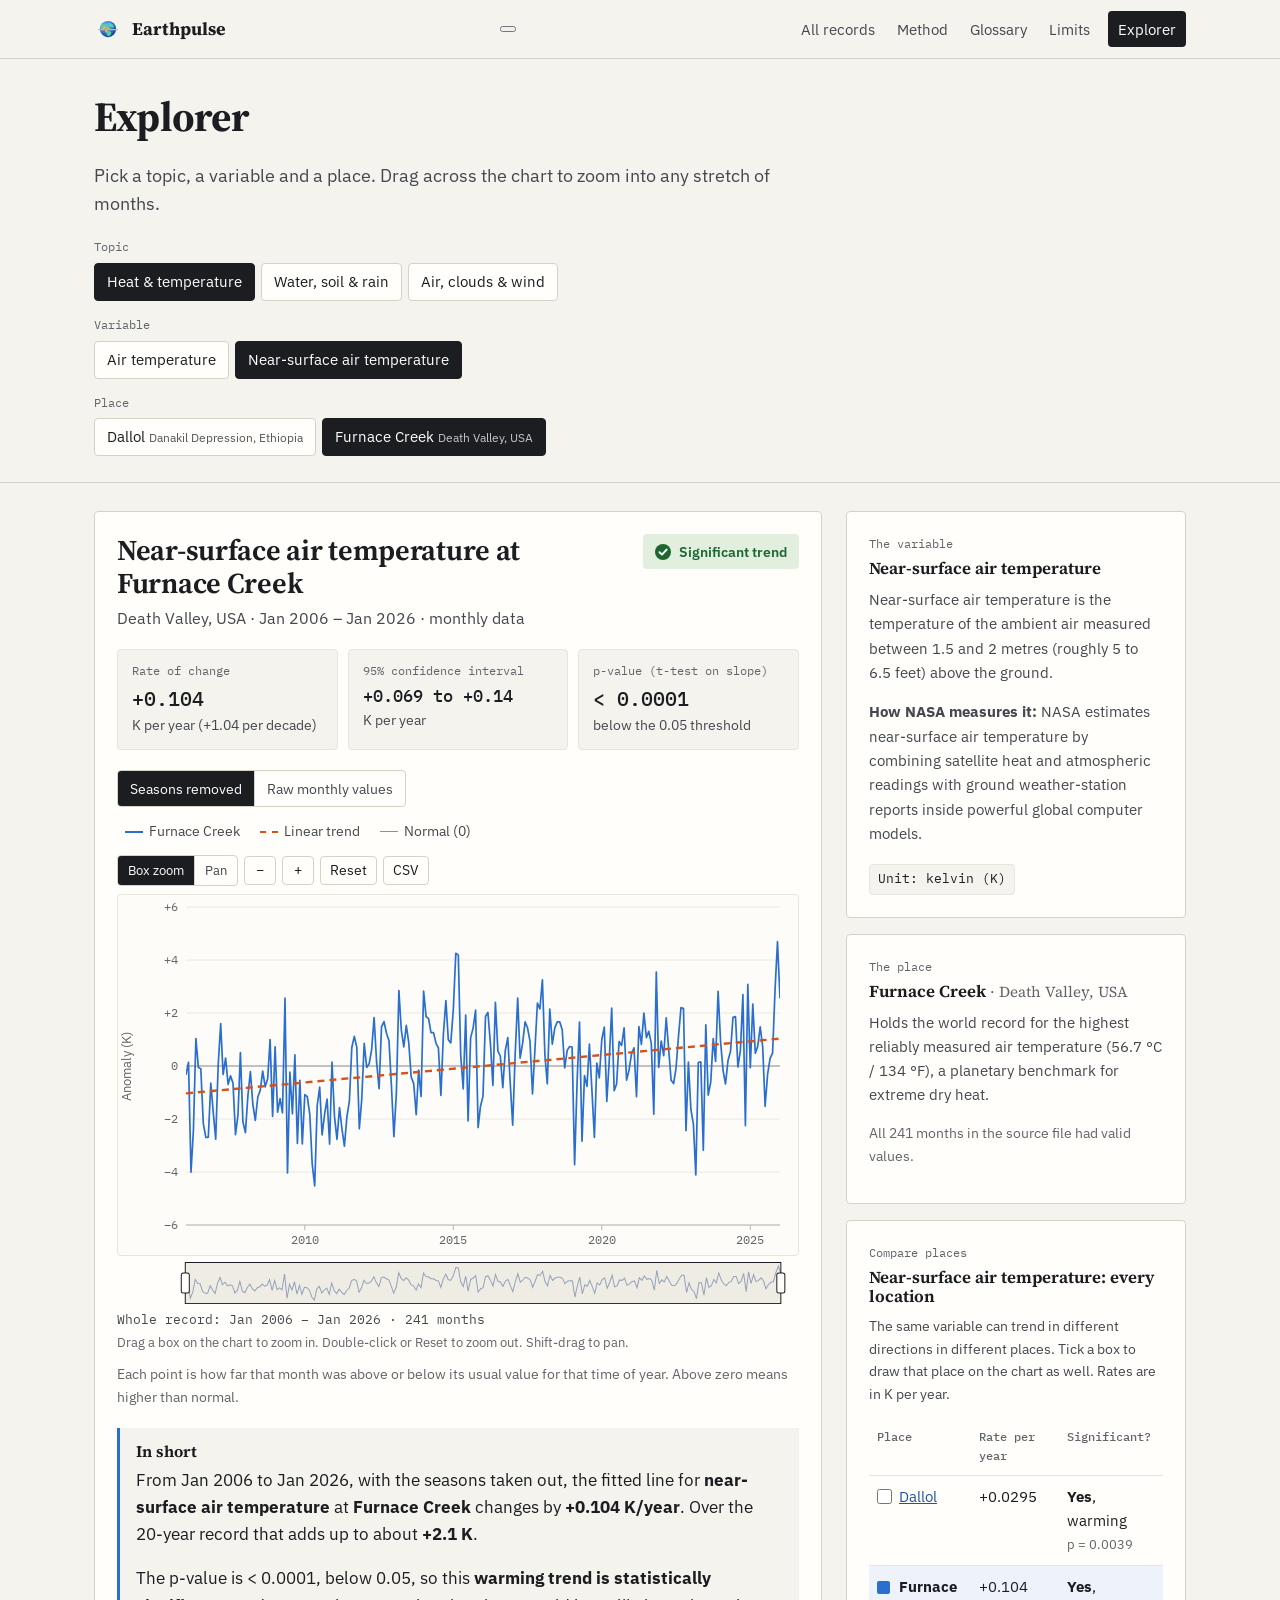
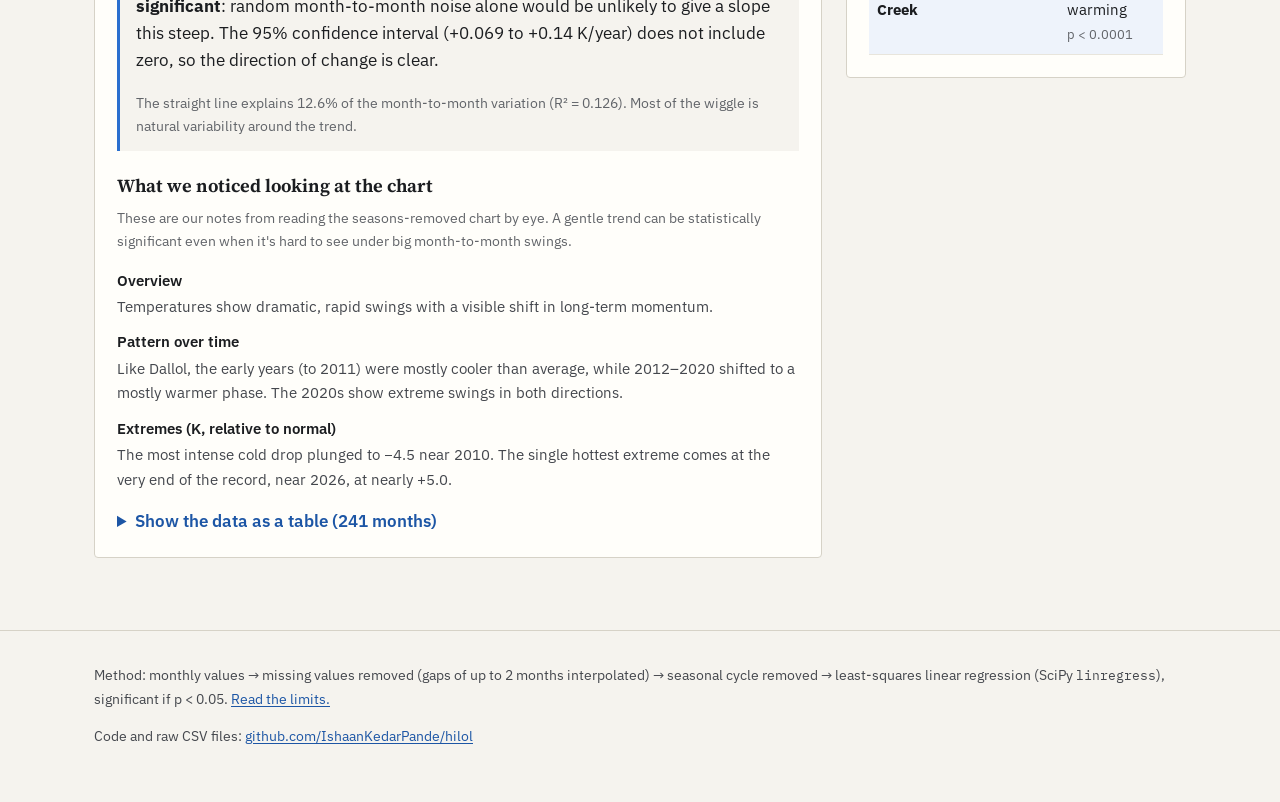
==== commit 8360578e: "Add files via upload" ====
--- a/explore.html
+++ b/explore.html
@@ -3,24 +3,25 @@
 <head>
   <meta charset="utf-8">
   <meta name="viewport" content="width=device-width, initial-scale=1">
-  <title>Explorer · Earth System Trend Detective</title>
+  <title>Explorer · Earthpulse</title>
   <meta name="description" content="Pick an Earth science variable and a place, zoom into 20 years of monthly data, and see whether the trend is statistically significant.">
   <link rel="preconnect" href="https://fonts.googleapis.com">
   <link rel="preconnect" href="https://fonts.gstatic.com" crossorigin>
   <link href="https://fonts.googleapis.com/css2?family=IBM+Plex+Mono:wght@400;500&family=IBM+Plex+Sans:wght@400;500;600&family=Source+Serif+4:opsz,wght@8..60,600..700&display=swap" rel="stylesheet">
-  <link rel="stylesheet" href="assets/style.css">
-  <link rel="icon" href="data:image/svg+xml,%3Csvg xmlns='http://www.w3.org/2000/svg' viewBox='0 0 32 32'%3E%3Crect width='32' height='32' rx='4' fill='%231b1d20'/%3E%3Cpath d='M5 22 L11 16 L16 19 L27 8' stroke='%23d4521c' stroke-width='3' fill='none' stroke-linecap='round' stroke-linejoin='round'/%3E%3C/svg%3E">
+  <link rel="stylesheet" href="assets/style.css?v=8">
+  <link rel="icon" href="data:image/svg+xml,%3Csvg xmlns='http://www.w3.org/2000/svg' viewBox='0 0 32 32'%3E%3Ccircle cx='16' cy='16' r='13' fill='%232a6fcf'/%3E%3Cpath d='M6 9c3-2 6-1 7 1s-1 4-3 4-2 2-4 2-3-5 0-7zM17 6c3 0 7 2 8 5s-2 3-4 2-3 1-4-1 0-6 0-6zM15 19c2-1 5 0 6 2s-1 5-3 6-4-1-4-3 0-4 1-5z' fill='%234fd1a0'/%3E%3Cpath d='M1 17h7l2-5 3 9 3-7 2 3h13' fill='none' stroke='%23f5b14c' stroke-width='2.5' stroke-linecap='round' stroke-linejoin='round'/%3E%3C/svg%3E">
 </head>
-<body>
+<body data-sky="calm">
 <a class="skip" href="#result">Skip to the result</a>
 
 <header class="site-head">
   <div class="wrap">
     <a class="brand" href="./">
-      <svg viewBox="0 0 28 20" aria-hidden="true"><path d="M1 19h26" stroke="#b9b5ab" stroke-width="1.5"/><path d="M2 15 7 10l5 3 6-6 8-5" stroke="#d4521c" stroke-width="2.5" fill="none" stroke-linecap="round" stroke-linejoin="round"/></svg>
-      Trend Detective
+      <svg class="logo" viewBox="0 0 32 32" aria-hidden="true"><defs><radialGradient id="lg-earth" cx="38%" cy="32%" r="75%"><stop offset="0" stop-color="#7cc0ff"/><stop offset=".6" stop-color="#2a6fcf"/><stop offset="1" stop-color="#0f3a7a"/></radialGradient><clipPath id="lg-clip"><circle cx="16" cy="16" r="13"/></clipPath></defs><circle cx="16" cy="16" r="13" fill="url(#lg-earth)"/><g clip-path="url(#lg-clip)" fill="#4fd1a0"><path d="M6 9c3-2 6-1 7 1s-1 4-3 4-2 2-4 2-3-5 0-7z"/><path d="M17 6c3 0 7 2 8 5s-2 3-4 2-3 1-4-1 0-6 0-6z"/><path d="M15 19c2-1 5 0 6 2s-1 5-3 6-4-1-4-3 0-4 1-5z"/></g><path class="pulse" d="M1 17h7l2-5 3 9 3-7 2 3h13" fill="none" stroke="#f5b14c" stroke-width="2.2" stroke-linecap="round" stroke-linejoin="round"/></svg>
+      Earthpulse
     </a>
-    <nav aria-label="Main">
+    <button type="button" class="nav-toggle" aria-expanded="false" aria-controls="site-nav" aria-label="Open menu"><span></span><span></span><span></span></button>
+    <nav id="site-nav" aria-label="Main">
       <ul>
         <li><a class="nl" href="./#records">All records</a></li>
         <li><a class="nl" href="./#method">Method</a></li>
@@ -68,8 +69,9 @@
   </div>
 </footer>
 
-<script src="assets/common.js"></script>
-<script src="assets/chart.js"></script>
-<script src="assets/explore.js"></script>
+<script src="assets/common.js?v=8"></script>
+<script src="assets/chart.js?v=8"></script>
+<script src="assets/weather.js?v=8"></script>
+<script src="assets/explore.js?v=8"></script>
 </body>
 </html>
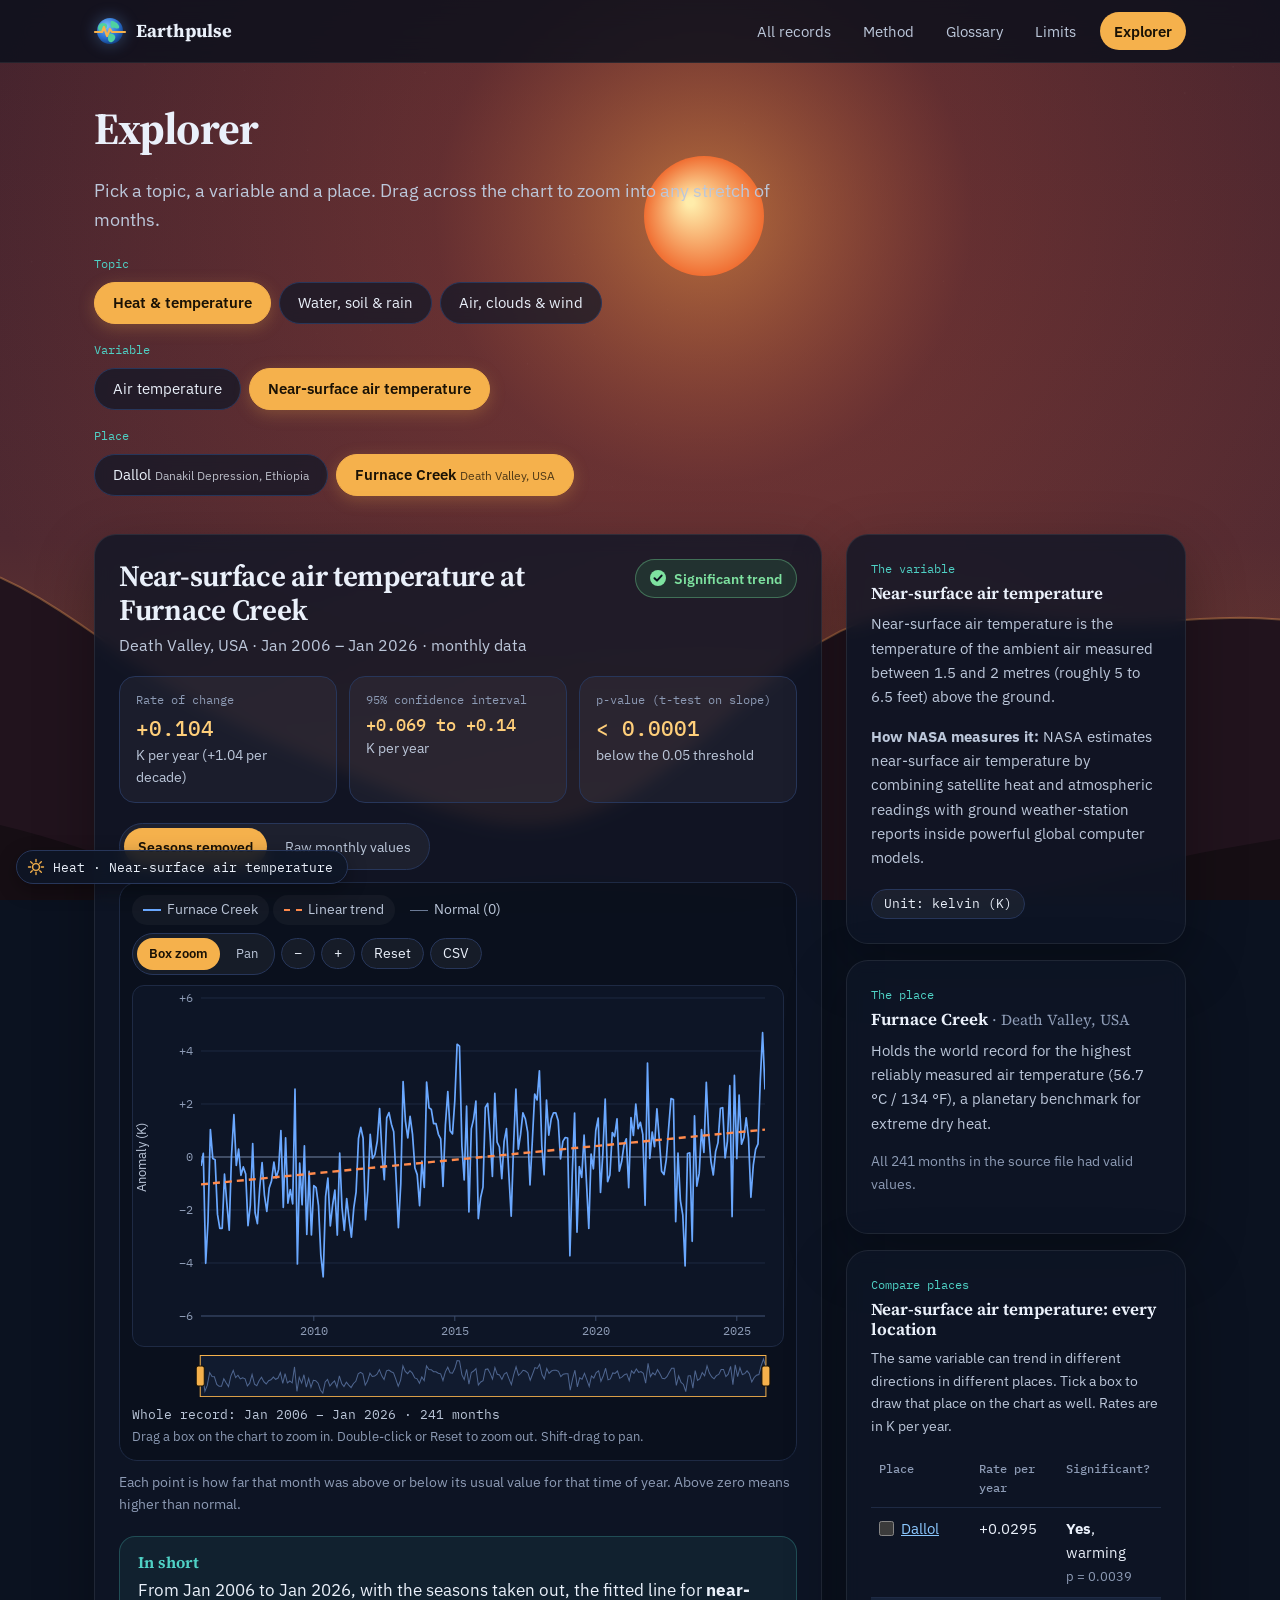
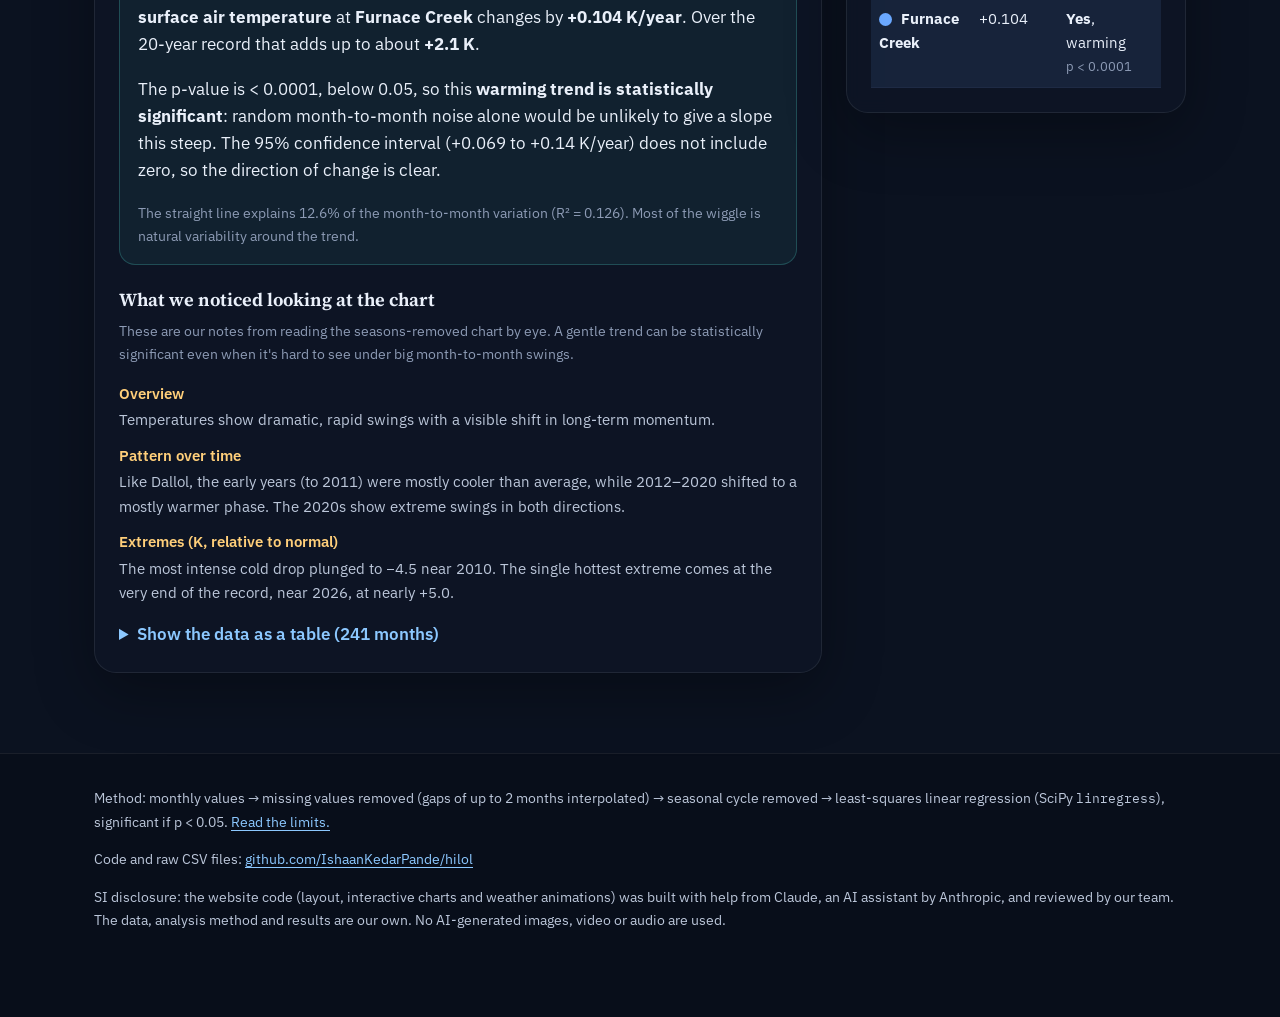
==== commit a953b178: "Update meta tags and version numbers in explore.html Updated meta tags for AI disclosure and generat" ====
--- a/explore.html
+++ b/explore.html
@@ -5,10 +5,12 @@
   <meta name="viewport" content="width=device-width, initial-scale=1">
   <title>Explorer · Earthpulse</title>
   <meta name="description" content="Pick an Earth science variable and a place, zoom into 20 years of monthly data, and see whether the trend is statistically significant.">
+  <meta name="ai-disclosure" content="Website code (HTML, CSS, JavaScript: layout, interactive charts, weather animations) was generated with the help of Claude (Anthropic), a Super Intelligence (SI) tool, and reviewed by team Hilol. Data analysis method and data: team Hilol, NASA Giovanni. No SI-generated images, video or audio.">
+  <meta name="generator" content="Website code SI-assisted: Claude (Anthropic)">
   <link rel="preconnect" href="https://fonts.googleapis.com">
   <link rel="preconnect" href="https://fonts.gstatic.com" crossorigin>
   <link href="https://fonts.googleapis.com/css2?family=IBM+Plex+Mono:wght@400;500&family=IBM+Plex+Sans:wght@400;500;600&family=Source+Serif+4:opsz,wght@8..60,600..700&display=swap" rel="stylesheet">
-  <link rel="stylesheet" href="assets/style.css?v=8">
+  <link rel="stylesheet" href="assets/style.css?v=9">
   <link rel="icon" href="data:image/svg+xml,%3Csvg xmlns='http://www.w3.org/2000/svg' viewBox='0 0 32 32'%3E%3Ccircle cx='16' cy='16' r='13' fill='%232a6fcf'/%3E%3Cpath d='M6 9c3-2 6-1 7 1s-1 4-3 4-2 2-4 2-3-5 0-7zM17 6c3 0 7 2 8 5s-2 3-4 2-3 1-4-1 0-6 0-6zM15 19c2-1 5 0 6 2s-1 5-3 6-4-1-4-3 0-4 1-5z' fill='%234fd1a0'/%3E%3Cpath d='M1 17h7l2-5 3 9 3-7 2 3h13' fill='none' stroke='%23f5b14c' stroke-width='2.5' stroke-linecap='round' stroke-linejoin='round'/%3E%3C/svg%3E">
 </head>
 <body data-sky="calm">
@@ -66,12 +68,13 @@
   <div class="wrap">
     <p>Method: monthly values → missing values removed (gaps of up to 2 months interpolated) → seasonal cycle removed → least-squares linear regression (SciPy <code>linregress</code>), significant if p &lt; 0.05. <a href="./#limits">Read the limits.</a></p>
     <p>Code and raw CSV files: <a href="https://github.com/IshaanKedarPande/hilol">github.com/IshaanKedarPande/hilol</a></p>
+    <p class="si-note">SI disclosure: the website code (layout, interactive charts and weather animations) was built with help from Claude, an AI assistant by Anthropic, and reviewed by our team. The data, analysis method and results are our own. No AI-generated images, video or audio are used.</p>
   </div>
 </footer>
 
-<script src="assets/common.js?v=8"></script>
-<script src="assets/chart.js?v=8"></script>
-<script src="assets/weather.js?v=8"></script>
-<script src="assets/explore.js?v=8"></script>
+<script src="assets/common.js?v=9"></script>
+<script src="assets/chart.js?v=9"></script>
+<script src="assets/weather.js?v=9"></script>
+<script src="assets/explore.js?v=9"></script>
 </body>
 </html>
--- a/assets/style.css
+++ b/assets/style.css
@@ -1,22 +1,28 @@
-/* Earth System Trend Detective: shared styles */
+/* Earth System Trend Detective: shared styles
+   Theme "Storm Night": midnight navy, sunset amber, aurora teal. */
 :root {
-  --paper: #f5f3ee;
-  --surface: #fffefa;
-  --ink: #1b1d20;
-  --ink-2: #44474d;
-  --ink-3: #616469;
-  --rule: #d6d2c7;
-  --rule-soft: #e8e5dc;
-
-  --data: #2a6fcf;       /* data series (blue) */
-  --data-ink: #1d56a5;   /* blue text that passes 4.5:1 */
-  --trend: #d4521c;      /* trend line (orange) */
-  --mark: #f3d36b;       /* highlighter */
-
-  --sig-ink: #1d6630; --sig-bg: #e2efdf;
-  --ns-ink: #4f5257;  --ns-bg: #ebe8e1;
-
-  --r: 4px;
+  color-scheme: dark;
+  --bg: #0b1220;          /* midnight */
+  --surface: #131d31;
+  --surface-2: #1a2640;
+  --glass: rgba(14, 22, 38, .80);
+  --line: #27365a;
+  --line-soft: #1e2a44;
+  --ink: #eaf0fa;
+  --ink-2: #bcc7da;
+  --ink-3: #8d9bb5;
+
+  --amber: #f5b14c;       /* sunset */
+  --amber-2: #ffcf7a;
+  --teal: #4fd1c5;        /* aurora */
+  --link: #8cc8ff;
+  --data: #6aa8ff;
+
+  --sig-ink: #7ee2a0; --sig-bg: rgba(46, 160, 90, .18);
+  --ns-ink: #c3cad8;  --ns-bg: rgba(140, 155, 180, .16);
+
+  --r: 16px;
+  --r-sm: 12px;
   --maxw: 1140px;
   --sans: "IBM Plex Sans", system-ui, -apple-system, "Segoe UI", Roboto, sans-serif;
   --serif: "Source Serif 4", Georgia, "Times New Roman", serif;
@@ -24,13 +30,13 @@
 }
 
 * { box-sizing: border-box; }
-html { scroll-behavior: smooth; }
+html { scroll-behavior: smooth; background: var(--bg); }
 @media (prefers-reduced-motion: reduce) { html { scroll-behavior: auto; } * { animation: none !important; transition: none !important; } }
 
-body { margin: 0; font-family: var(--sans); font-size: 17px; line-height: 1.6; color: var(--ink); background: var(--paper); }
-a { color: var(--data-ink); text-underline-offset: 2px; }
+body { margin: 0; font-family: var(--sans); font-size: 17px; line-height: 1.6; color: var(--ink); background: transparent; }
+a { color: var(--link); text-underline-offset: 3px; }
 h1, h2, h3 { font-family: var(--serif); font-weight: 650; line-height: 1.15; margin: 0 0 .5em; }
-h1 { font-size: clamp(2.4rem, 6vw, 4.2rem); font-weight: 700; letter-spacing: -0.02em; }
+h1 { font-size: clamp(2.4rem, 6vw, 4.4rem); font-weight: 700; letter-spacing: -0.02em; }
 h2 { font-size: clamp(1.5rem, 2.8vw, 2rem); letter-spacing: -0.01em; }
 h3 { font-size: 1.15rem; }
 p { margin: 0 0 1em; }
@@ -39,100 +45,106 @@
 .lede { font-size: 1.12rem; color: var(--ink-2); max-width: 64ch; }
 .muted { color: var(--ink-3); }
 .small { font-size: .9rem; }
-.eyebrow { font-family: var(--mono); font-size: .78rem; color: var(--ink-3); margin-bottom: .4em; }
+.eyebrow { font-family: var(--mono); font-size: .78rem; color: var(--teal); margin-bottom: .4em; }
 .sr-only { position: absolute; width: 1px; height: 1px; padding: 0; margin: -1px; overflow: hidden; clip: rect(0,0,0,0); border: 0; }
-.placeholder { background: #fff1bf; color: #5a4700; padding: 0 4px; border-radius: 2px; }
-
-.skip { position: absolute; left: -999px; top: 8px; background: #fff; color: #000; padding: 8px 14px; border-radius: var(--r); z-index: 100; }
+
+.skip { position: absolute; left: -999px; top: 8px; background: var(--amber); color: #1a1205; padding: 8px 14px; border-radius: 999px; z-index: 100; }
 .skip:focus { left: 8px; }
-:focus-visible { outline: 2px solid var(--data); outline-offset: 2px; }
+:focus-visible { outline: 2px solid var(--amber); outline-offset: 2px; }
+
+/* background canvas (assets/weather.js) */
+#sky { position: fixed; inset: 0; width: 100%; height: 100%; z-index: -1; pointer-events: none; display: block; }
 
 /* ---------- Header ---------- */
-.site-head { position: sticky; top: 0; z-index: 50; background: var(--paper); border-bottom: 1px solid var(--rule); }
-.site-head .wrap { display: flex; align-items: center; justify-content: space-between; gap: 8px 16px; min-height: 58px; flex-wrap: wrap; }
-.brand { display: flex; align-items: center; gap: 10px; color: var(--ink); text-decoration: none; font-family: var(--serif); font-weight: 700; font-size: 1.12rem; }
-.brand svg { width: 28px; height: 20px; flex: none; }
-.site-head ul { list-style: none; display: flex; gap: 2px; margin: 0; padding: 0; flex-wrap: wrap; }
-.site-head a.nl { color: var(--ink-2); text-decoration: none; font-size: .95rem; padding: 6px 10px; border-radius: var(--r); display: inline-block; }
-.site-head a.nl:hover { color: var(--ink); background: var(--rule-soft); }
-.site-head a.nav-cta { background: var(--ink); color: #fff; margin-left: 6px; }
-.site-head a.nav-cta:hover { background: #34373c; color: #fff; }
+.site-head { position: sticky; top: 0; z-index: 50; background: rgba(9, 15, 27, .82); -webkit-backdrop-filter: blur(12px); backdrop-filter: blur(12px); border-bottom: 1px solid rgba(255, 255, 255, .07); }
+.site-head .wrap { display: flex; align-items: center; justify-content: space-between; gap: 8px 16px; min-height: 62px; }
+.brand { display: flex; align-items: center; gap: 10px; color: var(--ink); text-decoration: none; font-family: var(--serif); font-weight: 700; font-size: 1.15rem; }
+.brand .logo { width: 32px; height: 32px; flex: none; overflow: visible; filter: drop-shadow(0 0 8px rgba(106, 168, 255, .35)); }
+.brand .logo .pulse { stroke-dasharray: 60; animation: pulse-draw 3.2s ease-in-out infinite; }
+@keyframes pulse-draw { 0% { stroke-dashoffset: 60; } 45%, 75% { stroke-dashoffset: 0; } 100% { stroke-dashoffset: -60; } }
+.site-head ul { list-style: none; display: flex; align-items: center; gap: 4px; margin: 0; padding: 0; }
+.site-head a.nl { color: var(--ink-2); text-decoration: none; font-size: .95rem; padding: 7px 14px; border-radius: 999px; display: inline-block; }
+.site-head a.nl:hover { color: var(--ink); background: rgba(255, 255, 255, .07); }
+.site-head a.nav-cta { background: var(--amber); color: #1a1205; font-weight: 600; margin-left: 6px; }
+.site-head a.nav-cta:hover { background: var(--amber-2); color: #1a1205; }
+.nav-toggle { display: none; }
 
 /* ---------- Buttons & form controls ---------- */
-.btn { display: inline-flex; align-items: center; gap: 8px; padding: 9px 16px; border-radius: var(--r); font: 600 .95rem var(--sans); text-decoration: none; border: 1.5px solid var(--ink); background: var(--ink); color: #fff; cursor: pointer; }
-.btn:hover { background: #34373c; }
-.field { display: inline-flex; flex-direction: column; gap: 4px; font-family: var(--mono); font-size: .76rem; color: var(--ink-3); }
-select { font: .95rem var(--sans); color: var(--ink); background-color: var(--surface); border: 1px solid var(--rule); border-radius: var(--r); padding: 7px 32px 7px 10px; min-width: 220px; max-width: 100%; cursor: pointer;
+.btn { display: inline-flex; align-items: center; gap: 8px; padding: 10px 20px; border-radius: 999px; font: 600 .95rem var(--sans); text-decoration: none; border: 0; background: var(--amber); color: #1a1205; cursor: pointer; box-shadow: 0 6px 20px rgba(245, 177, 76, .18); }
+.btn:hover { background: var(--amber-2); }
+.field { display: inline-flex; flex-direction: column; gap: 6px; font-family: var(--mono); font-size: .76rem; color: var(--ink-3); }
+select { font: .95rem var(--sans); color: var(--ink); background-color: var(--surface-2); border: 1px solid var(--line); border-radius: 999px; padding: 8px 36px 8px 14px; min-width: 220px; max-width: 100%; cursor: pointer;
   appearance: none; -webkit-appearance: none;
-  background-image: url("data:image/svg+xml,%3Csvg xmlns='http://www.w3.org/2000/svg' viewBox='0 0 12 8'%3E%3Cpath d='M1 1.5 6 6.5 11 1.5' stroke='%2344474d' stroke-width='1.6' fill='none'/%3E%3C/svg%3E");
-  background-repeat: no-repeat; background-position: right 10px center; background-size: 11px; }
-select:hover { border-color: var(--ink); }
-
-.seg { display: inline-flex; border: 1px solid var(--rule); border-radius: var(--r); overflow: hidden; background: var(--surface); }
-.seg button { border: 0; border-right: 1px solid var(--rule); background: transparent; padding: 6px 12px; font: inherit; font-size: .9rem; color: var(--ink-2); cursor: pointer; white-space: nowrap; }
-.seg button:last-child { border-right: 0; }
-.seg button:hover { background: var(--rule-soft); }
-.seg button[aria-pressed="true"] { background: var(--ink); color: #fff; }
-.seg-sm button { padding: 4px 10px; font-size: .84rem; }
+  background-image: url("data:image/svg+xml,%3Csvg xmlns='http://www.w3.org/2000/svg' viewBox='0 0 12 8'%3E%3Cpath d='M1 1.5 6 6.5 11 1.5' stroke='%23bcc7da' stroke-width='1.6' fill='none'/%3E%3C/svg%3E");
+  background-repeat: no-repeat; background-position: right 14px center; background-size: 11px; }
+select:hover { border-color: var(--amber); }
+optgroup { background: var(--surface); color: var(--amber); font-weight: 700; font-style: normal; }  /* variable headings */
+option { background: var(--surface); color: var(--ink); font-weight: 400; }                     /* places */
+
+.seg { display: inline-flex; gap: 4px; padding: 4px; border-radius: 999px; background: rgba(255, 255, 255, .05); border: 1px solid var(--line); }
+.seg button { border: 0; background: transparent; padding: 7px 14px; border-radius: 999px; font: inherit; font-size: .9rem; color: var(--ink-2); cursor: pointer; white-space: nowrap; }
+.seg button:hover { color: var(--ink); background: rgba(255, 255, 255, .07); }
+.seg button[aria-pressed="true"] { background: var(--amber); color: #1a1205; font-weight: 600; }
 
 /* ---------- Landing ---------- */
 section { padding: 64px 0; }
-.intro { padding: 52px 0 56px; }
-.kicker { font-family: var(--mono); font-size: .82rem; color: var(--ink-3); margin-bottom: 16px; }
-.intro h1 { margin-bottom: .3em; }
+.intro { padding: 56px 0 56px; }
+.kicker { font-family: var(--mono); font-size: .82rem; color: var(--teal); margin-bottom: 16px; }
+.intro h1 { margin-bottom: .3em; background: linear-gradient(100deg, #ffffff 30%, var(--amber-2) 75%, var(--amber)); -webkit-background-clip: text; background-clip: text; color: transparent; }
+.intro .lede { color: #d3dbe8; }
 .facts { font-family: var(--mono); font-size: .9rem; color: var(--ink-2); margin: 18px 0 30px; }
-.facts strong { color: var(--ink); font-weight: 500; background: linear-gradient(transparent 58%, var(--mark) 58%); }
-
-.demo { background: var(--surface); border: 1px solid var(--rule); border-radius: var(--r); padding: 20px 22px 18px; }
-.demo-top { display: flex; justify-content: space-between; align-items: flex-end; gap: 12px 20px; flex-wrap: wrap; margin-bottom: 14px; }
+.facts strong { color: var(--amber-2); font-weight: 500; border-bottom: 2px solid rgba(245, 177, 76, .55); }
+
+.demo { background: var(--glass); -webkit-backdrop-filter: blur(8px); backdrop-filter: blur(8px); border: 1px solid rgba(255, 255, 255, .08); border-radius: 22px; padding: 22px 24px 20px; box-shadow: 0 20px 60px rgba(0, 0, 0, .35); }
+.demo-top { display: flex; justify-content: space-between; align-items: flex-end; gap: 12px 20px; flex-wrap: wrap; margin-bottom: 16px; }
 .demo-title { font-size: 1.3rem; margin: 0; }
-.demo-steps { display: grid; grid-template-columns: repeat(3, 1fr); border: 1px solid var(--rule); border-radius: var(--r); overflow: hidden; margin-bottom: 14px; }
-.demo-steps button { font: inherit; font-size: .95rem; text-align: left; padding: 10px 14px; background: var(--paper); border: 0; border-right: 1px solid var(--rule); cursor: pointer; color: var(--ink-2); display: flex; gap: 10px; align-items: center; }
-.demo-steps button:last-child { border-right: 0; }
-.demo-steps button:hover { background: var(--rule-soft); }
-.demo-steps .n { font-family: var(--mono); font-size: .78rem; width: 22px; height: 22px; display: grid; place-items: center; border: 1px solid currentColor; border-radius: 50%; flex: none; }
-.demo-steps button[aria-pressed="true"] { background: var(--ink); color: #fff; }
-.demo-caption { color: var(--ink-2); min-height: 4.8em; margin: 14px 0 12px; max-width: 82ch; }
+.demo-steps { display: grid; grid-template-columns: repeat(3, 1fr); gap: 6px; padding: 5px; border-radius: 999px; background: rgba(255, 255, 255, .05); border: 1px solid var(--line); margin-bottom: 16px; }
+.demo-steps button { font: inherit; font-size: .95rem; text-align: left; padding: 8px 14px; background: transparent; border: 0; border-radius: 999px; cursor: pointer; color: var(--ink-2); display: flex; gap: 10px; align-items: center; }
+.demo-steps button:hover { background: rgba(255, 255, 255, .07); color: var(--ink); }
+.demo-steps .n { font-family: var(--mono); font-size: .78rem; width: 24px; height: 24px; display: grid; place-items: center; border: 1px solid currentColor; border-radius: 50%; flex: none; }
+.demo-steps button[aria-pressed="true"] { background: var(--amber); color: #1a1205; font-weight: 600; }
+.demo-caption { color: var(--ink-2); min-height: 4.8em; margin: 16px 0 12px; max-width: 82ch; }
 .demo-foot { display: flex; gap: 12px 20px; align-items: center; flex-wrap: wrap; }
 
-.sec-head { display: flex; align-items: baseline; gap: 14px; border-top: 1.5px solid var(--ink); padding-top: 14px; margin-bottom: 10px; }
-.sec-num { font-family: var(--mono); font-size: .85rem; color: var(--ink-3); }
+.sec-head { display: flex; align-items: baseline; gap: 14px; margin-bottom: 10px; }
+.sec-num { font-family: var(--mono); font-size: .85rem; color: var(--amber); }
 .sec-head h2 { margin: 0; }
 
+/* home: content sits on dark glass sheets over the weather */
+.home section:not(.intro) > .wrap { background: var(--glass); -webkit-backdrop-filter: blur(8px); backdrop-filter: blur(8px); border: 1px solid rgba(255, 255, 255, .07); border-radius: 24px; padding-top: 30px; padding-bottom: 36px; box-shadow: 0 20px 60px rgba(0, 0, 0, .3); }
+
 #records { padding-top: 24px; }
-.records-bar { display: flex; justify-content: space-between; align-items: flex-end; gap: 12px; flex-wrap: wrap; margin: 22px 0 16px; }
-.tiles { list-style: none; margin: 0; padding: 0; display: grid; grid-template-columns: repeat(auto-fill, minmax(240px, 1fr)); gap: 12px; }
-.tile a { display: flex; flex-direction: column; height: 100%; padding: 14px 14px 12px; background: var(--surface); border: 1px solid var(--rule); border-radius: var(--r); color: var(--ink); text-decoration: none; }
-.tile a:hover { border-color: var(--ink); }
-.tile a:hover .t-place { text-decoration: underline; }
-.t-var { font-family: var(--mono); font-size: .74rem; color: var(--ink-3); }
-.t-place { font-family: var(--serif); font-weight: 650; font-size: 1.1rem; line-height: 1.25; margin-top: 2px; }
+.records-bar { display: flex; justify-content: space-between; align-items: flex-end; gap: 12px; flex-wrap: wrap; margin: 22px 0 18px; }
+.tiles { list-style: none; margin: 0; padding: 0; display: grid; grid-template-columns: repeat(auto-fill, minmax(240px, 1fr)); gap: 14px; }
+.tile a { display: flex; flex-direction: column; height: 100%; padding: 16px 16px 14px; background: rgba(255, 255, 255, .04); border: 1px solid var(--line); border-radius: var(--r); color: var(--ink); text-decoration: none; transition: transform .15s, border-color .15s, background .15s; }
+.tile a:hover { border-color: var(--amber); background: rgba(255, 255, 255, .07); transform: translateY(-2px); }
+.t-var { font-family: var(--mono); font-size: .74rem; color: var(--teal); }
+.t-place { font-family: var(--serif); font-weight: 650; font-size: 1.12rem; line-height: 1.25; margin-top: 2px; }
 .t-region { font-size: .85rem; color: var(--ink-3); min-height: 1.4em; }
 .tile svg { display: block; width: 100%; height: 52px; margin: 10px 0 8px; }
-.sp-zero { stroke: var(--rule); stroke-width: 1; vector-effect: non-scaling-stroke; }
-.sp-line { fill: none; stroke: #9db5d8; stroke-width: 1; vector-effect: non-scaling-stroke; }
-.sp-trend { fill: none; stroke: #7d8085; stroke-width: 2; stroke-dasharray: 5 4; vector-effect: non-scaling-stroke; }
-.sp-trend.sig { stroke: var(--trend); stroke-width: 2.5; stroke-dasharray: none; }
+.sp-zero { stroke: #33415f; stroke-width: 1; vector-effect: non-scaling-stroke; }
+.sp-line { fill: none; stroke: #7f9cc9; stroke-width: 1; vector-effect: non-scaling-stroke; }
+.sp-trend { fill: none; stroke: #8d9bb5; stroke-width: 2; stroke-dasharray: 5 4; vector-effect: non-scaling-stroke; }
+.sp-trend.sig { stroke: var(--amber); stroke-width: 2.5; stroke-dasharray: none; }
 .t-foot { display: flex; justify-content: space-between; gap: 4px 8px; align-items: baseline; margin-top: auto; font-size: .82rem; flex-wrap: wrap; }
 .t-rate { font-family: var(--mono); color: var(--ink-2); }
 .t-verdict { font-weight: 600; color: var(--ns-ink); }
 .tile.sig .t-verdict { color: var(--sig-ink); }
 
-.starts { display: grid; grid-template-columns: repeat(3, 1fr); margin-top: 20px; }
-.starts article { padding: 4px 24px 8px; border-left: 1px solid var(--rule); display: flex; flex-direction: column; }
-.starts article:first-child { padding-left: 0; border-left: 0; }
-.starts .verdict { font-size: .92rem; border-left: 3px solid var(--rule); padding: 4px 0 4px 10px; margin-top: auto; }
-.starts a { margin-top: 10px; font-weight: 600; }
-
-.method { list-style: none; padding: 0; margin: 24px 0 0; display: grid; grid-template-columns: repeat(4, 1fr); gap: 28px; }
-.method li { border-top: 1px solid var(--rule); padding-top: 12px; }
-.method .n { font-family: var(--mono); font-size: .78rem; color: var(--ink-3); display: block; margin-bottom: 4px; }
+.starts { display: grid; grid-template-columns: repeat(3, 1fr); gap: 16px; margin-top: 20px; }
+.starts article { padding: 18px 20px; border-radius: var(--r); background: rgba(255, 255, 255, .04); border: 1px solid var(--line); display: flex; flex-direction: column; }
+.starts .verdict { font-size: .92rem; border-left: 3px solid var(--teal); padding: 4px 0 4px 12px; margin-top: auto; color: var(--ink-2); }
+.starts a { margin-top: 12px; font-weight: 600; }
+
+.method { list-style: none; padding: 0; margin: 24px 0 0; display: grid; grid-template-columns: repeat(4, 1fr); gap: 16px; }
+.method li { padding: 16px 18px; border-radius: var(--r); background: rgba(255, 255, 255, .04); border: 1px solid var(--line); }
+.method .n { font-family: var(--mono); font-size: .78rem; color: var(--amber); display: block; margin-bottom: 4px; }
 .method h3 { font-size: 1.08rem; }
-.method p { color: var(--ink-2); font-size: .95rem; }
+.method p { color: var(--ink-2); font-size: .95rem; margin: 0; }
 
 .glossary { display: grid; grid-template-columns: 1fr 1fr; gap: 0 48px; margin: 20px 0 0; }
-.glossary > div { padding: 14px 0; border-bottom: 1px solid var(--rule-soft); }
-.glossary dt { font-weight: 600; margin-bottom: 2px; }
+.glossary > div { padding: 14px 0; border-bottom: 1px solid var(--line-soft); }
+.glossary dt { font-weight: 600; margin-bottom: 2px; color: var(--amber-2); }
 .glossary dd { margin: 0; color: var(--ink-2); font-size: .96rem; }
 
 .limits { display: grid; grid-template-columns: repeat(3, 1fr); gap: 36px; margin-top: 20px; }
@@ -140,109 +152,117 @@
 ul.clean { padding-left: 1.1em; margin: 0; color: var(--ink-2); }
 ul.clean li { margin-bottom: .5em; }
 
-footer { border-top: 1px solid var(--rule); padding: 32px 0 40px; font-size: .9rem; color: var(--ink-2); }
+footer { border-top: 1px solid rgba(255, 255, 255, .07); padding: 32px 0 72px; font-size: .9rem; color: var(--ink-2); background: rgba(9, 15, 27, .85); }
 footer strong { color: var(--ink); }
 
+/* weather label */
+.wx-chip { position: fixed; left: 16px; bottom: 16px; z-index: 40; display: flex; align-items: center; gap: 8px; padding: 7px 14px 7px 10px; font: .8rem var(--mono); color: var(--ink); background: rgba(14, 22, 38, .88); -webkit-backdrop-filter: blur(8px); backdrop-filter: blur(8px); border: 1px solid var(--line); border-radius: 999px; pointer-events: none; box-shadow: 0 6px 20px rgba(0, 0, 0, .3); }
+.wx-chip svg { width: 18px; height: 18px; fill: none; stroke: var(--amber); stroke-width: 1.8; stroke-linecap: round; stroke-linejoin: round; }
+.wx-chip[data-scene="rain"] svg, .wx-chip[data-scene="snow"] svg, .wx-chip[data-scene="mist"] svg { stroke: var(--teal); }
+@media print { #sky, .wx-chip { display: none; } }
+
 /* ---------- Explorer ---------- */
-.explorer-head { padding: 34px 0 26px; border-bottom: 1px solid var(--rule); }
-.explorer-head h1 { font-size: clamp(1.9rem, 4vw, 2.6rem); }
-.steps { display: grid; gap: 14px; margin-top: 18px; }
-.q-label { font-family: var(--mono); font-size: .78rem; color: var(--ink-3); margin-bottom: 6px; display: block; }
-.chips { display: flex; flex-wrap: wrap; gap: 6px; }
-.chip { border: 1px solid var(--rule); background: var(--surface); color: var(--ink); padding: 6px 12px; border-radius: var(--r); font: inherit; font-size: .93rem; cursor: pointer; }
-.chip:hover { border-color: var(--ink); }
-.chip[aria-pressed="true"] { background: var(--ink); color: #fff; border-color: var(--ink); }
-.chip small { opacity: .75; }
-
-.explorer-body { padding: 28px 0 72px; }
+.explorer-head { padding: 40px 0 30px; }
+.explorer-head h1 { font-size: clamp(2rem, 4vw, 2.8rem); }
+.steps { display: grid; gap: 16px; margin-top: 20px; }
+.q-label { font-family: var(--mono); font-size: .78rem; color: var(--teal); margin-bottom: 8px; display: block; }
+.chips { display: flex; flex-wrap: wrap; gap: 8px; }
+.chip { border: 1px solid var(--line); background: rgba(14, 22, 38, .7); -webkit-backdrop-filter: blur(6px); backdrop-filter: blur(6px); color: var(--ink); padding: 8px 18px; border-radius: 999px; font: inherit; font-size: .93rem; cursor: pointer; transition: border-color .15s, background .15s; }
+.chip:hover { border-color: var(--amber); }
+.chip[aria-pressed="true"] { background: var(--amber); color: #1a1205; border-color: var(--amber); font-weight: 600; box-shadow: 0 4px 16px rgba(245, 177, 76, .25); }
+.chip small { opacity: .75; font-weight: 400; }
+
+.explorer-body { padding: 8px 0 80px; }
 .explorer-body:focus { outline: none; }
 .result-grid { display: grid; grid-template-columns: minmax(0, 1fr) 340px; gap: 24px; align-items: start; }
-.panel { background: var(--surface); border: 1px solid var(--rule); border-radius: var(--r); padding: 22px; }
+.panel { background: var(--glass); -webkit-backdrop-filter: blur(8px); backdrop-filter: blur(8px); border: 1px solid rgba(255, 255, 255, .08); border-radius: 22px; padding: 24px; box-shadow: 0 20px 60px rgba(0, 0, 0, .3); }
 
 .headline { display: grid; grid-template-columns: 1fr auto; gap: 16px; align-items: start; margin-bottom: 18px; }
-.headline h2 { font-size: clamp(1.35rem, 2.6vw, 1.8rem); margin-bottom: .2em; }
+.headline h2 { font-size: clamp(1.35rem, 2.6vw, 1.85rem); margin-bottom: .2em; }
 .where { color: var(--ink-2); font-size: .98rem; }
 
-.badge { display: inline-flex; align-items: center; gap: 8px; padding: 6px 12px; border-radius: var(--r); font-weight: 600; font-size: .9rem; white-space: nowrap; }
-.badge.sig { background: var(--sig-bg); color: var(--sig-ink); }
-.badge.notsig { background: var(--ns-bg); color: var(--ns-ink); }
+.badge { display: inline-flex; align-items: center; gap: 8px; padding: 7px 14px; border-radius: 999px; font-weight: 600; font-size: .9rem; white-space: nowrap; }
+.badge.sig { background: var(--sig-bg); color: var(--sig-ink); border: 1px solid rgba(126, 226, 160, .35); }
+.badge.notsig { background: var(--ns-bg); color: var(--ns-ink); border: 1px solid rgba(195, 202, 216, .25); }
 .badge svg { width: 16px; height: 16px; flex: none; }
 
-.stats { display: grid; grid-template-columns: repeat(3, 1fr); gap: 10px; margin: 6px 0 20px; }
-.stat { background: var(--paper); border: 1px solid var(--rule-soft); border-radius: var(--r); padding: 12px 14px; }
+.stats { display: grid; grid-template-columns: repeat(3, 1fr); gap: 12px; margin: 6px 0 20px; }
+.stat { background: rgba(255, 255, 255, .04); border: 1px solid var(--line); border-radius: var(--r); padding: 14px 16px; }
 .stat .k { font-family: var(--mono); font-size: .74rem; color: var(--ink-3); }
-.stat .v { font-family: var(--mono); font-size: 1.25rem; font-weight: 500; margin-top: 2px; word-break: break-word; }
+.stat .v { font-family: var(--mono); font-size: 1.3rem; font-weight: 500; margin-top: 2px; word-break: break-word; color: var(--amber-2); }
 .stat .s { font-size: .85rem; color: var(--ink-2); }
 
-.toolbar { display: flex; justify-content: space-between; align-items: center; gap: 12px; flex-wrap: wrap; margin-bottom: 10px; }
+.toolbar { display: flex; justify-content: space-between; align-items: center; gap: 12px; flex-wrap: wrap; margin-bottom: 12px; }
 .chart-caption { font-size: .88rem; color: var(--ink-3); margin-top: 10px; }
 
-.plain { background: var(--paper); border-left: 3px solid var(--data); padding: 14px 16px; margin-top: 20px; }
-.plain h3 { font-size: 1rem; margin-bottom: 6px; }
+.plain { background: rgba(79, 209, 197, .07); border: 1px solid rgba(79, 209, 197, .25); border-radius: var(--r); padding: 16px 18px; margin-top: 20px; }
+.plain h3 { font-size: 1rem; margin-bottom: 6px; color: var(--teal); }
 .plain p:last-child { margin-bottom: 0; }
 
-.notes dt { font-weight: 600; font-size: .92rem; margin-top: 12px; }
+.notes dt { font-weight: 600; font-size: .92rem; margin-top: 12px; color: var(--amber-2); }
 .notes dd { margin: 2px 0 0; color: var(--ink-2); font-size: .95rem; }
 
 aside .panel + .panel { margin-top: 16px; }
 aside h3 { font-size: 1.05rem; }
 aside p, aside li { font-size: .95rem; color: var(--ink-2); }
-.unit-chip { font-family: var(--mono); font-size: .8rem; background: var(--paper); border: 1px solid var(--rule-soft); border-radius: var(--r); padding: 4px 8px; display: inline-block; margin-top: 4px; }
+.unit-chip { font-family: var(--mono); font-size: .8rem; background: rgba(255, 255, 255, .05); border: 1px solid var(--line); border-radius: 999px; padding: 4px 12px; display: inline-block; margin-top: 4px; }
 
 table.compare { width: 100%; border-collapse: collapse; font-size: .92rem; }
-table.compare th, table.compare td { text-align: left; padding: 9px 8px; border-bottom: 1px solid var(--rule-soft); vertical-align: top; }
+table.compare th, table.compare td { text-align: left; padding: 9px 8px; border-bottom: 1px solid var(--line-soft); vertical-align: top; }
 table.compare th { font-family: var(--mono); font-weight: 500; font-size: .74rem; color: var(--ink-3); }
-table.compare tr.current { background: #eef3fb; }
-table.compare button { background: none; border: 0; padding: 0; color: var(--data-ink); font: inherit; text-decoration: underline; cursor: pointer; text-align: left; }
+table.compare tr.current { background: rgba(106, 168, 255, .1); }
+table.compare button { background: none; border: 0; padding: 0; color: var(--link); font: inherit; text-decoration: underline; cursor: pointer; text-align: left; }
 .ov { display: inline-flex; align-items: center; width: 22px; vertical-align: -2px; }
 .ov input { width: 15px; height: 15px; margin: 0; cursor: pointer; }
-.swatch { display: inline-block; width: 13px; height: 13px; border-radius: 2px; }
+.swatch { display: inline-block; width: 13px; height: 13px; border-radius: 50%; }
 .table-scroll { overflow-x: auto; }
 
-details.data-table summary { cursor: pointer; font-weight: 600; color: var(--data-ink); margin-top: 16px; }
+details.data-table summary { cursor: pointer; font-weight: 600; color: var(--link); margin-top: 16px; }
 details.data-table .table-scroll { max-height: 300px; overflow: auto; margin-top: 8px; }
 
 .loading { padding: 40px; text-align: center; color: var(--ink-3); }
-.error { padding: 16px 18px; background: #fbeaea; color: #8a1c1c; border-radius: var(--r); }
-
-/* ---------- Interactive chart (assets/chart.js) ---------- */
-.tdc-bar { display: flex; justify-content: space-between; align-items: center; gap: 8px 16px; flex-wrap: wrap; margin-bottom: 8px; }
-.tdc-legend { display: flex; flex-wrap: wrap; gap: 2px 4px; }
-.lg { display: inline-flex; align-items: center; gap: 6px; font: inherit; font-size: .85rem; color: var(--ink-2); background: none; border: 1px solid transparent; border-radius: var(--r); padding: 3px 7px; cursor: pointer; }
-button.lg:hover { border-color: var(--rule); }
-button.lg[aria-pressed="false"] { opacity: .5; text-decoration: line-through; }
-.lg.static { cursor: default; }
+.error { padding: 16px 18px; background: rgba(220, 60, 60, .15); color: #ffb4b4; border-radius: var(--r-sm); }
+
+/* ---------- Interactive chart (assets/chart.js), dark ---------- */
+.tdc { color: var(--ink); background: rgba(8, 13, 24, .55); border: 1px solid var(--line-soft); border-radius: 18px; padding: 12px; }
+.tdc .seg button { padding: 5px 12px; font-size: .84rem; }
+.tdc-bar { display: flex; justify-content: space-between; align-items: center; gap: 8px 16px; flex-wrap: wrap; margin-bottom: 10px; }
+.tdc-legend { display: flex; flex-wrap: wrap; gap: 4px; }
+.lg { display: inline-flex; align-items: center; gap: 6px; font: inherit; font-size: .85rem; color: var(--ink-2); background: rgba(255, 255, 255, .04); border: 1px solid transparent; border-radius: 999px; padding: 3px 10px; cursor: pointer; }
+button.lg:hover { border-color: var(--line); color: var(--ink); }
+button.lg[aria-pressed="false"] { opacity: .45; text-decoration: line-through; }
+.lg.static { cursor: default; background: none; }
 .lg i { display: inline-block; width: 18px; height: 0; border-top: 2px solid var(--data); }
-.lg i.zero { border-top: 1px solid #8e9096; }
-.lg i.gapsw { width: 14px; height: 11px; border: 0; background: repeating-linear-gradient(135deg, #dcd7cb 0 2.5px, transparent 2.5px 6px); }
+.lg i.zero { border-top: 1px solid #6b7a96; }
+.lg i.gapsw { width: 14px; height: 11px; border: 0; background: repeating-linear-gradient(135deg, #34446a 0 2.5px, transparent 2.5px 6px); }
 .tdc-tools { display: flex; gap: 6px; align-items: center; flex-wrap: wrap; }
-.tbtn { font: inherit; font-size: .85rem; min-width: 32px; padding: 4px 9px; background: var(--surface); color: var(--ink); border: 1px solid var(--rule); border-radius: var(--r); cursor: pointer; line-height: 1.4; }
-.tbtn:hover { border-color: var(--ink); }
-
-.tdc-plot { position: relative; background: #fdfcf8; border: 1px solid var(--rule-soft); border-radius: var(--r); }
+.tbtn { font: inherit; font-size: .85rem; min-width: 34px; padding: 5px 12px; background: rgba(255, 255, 255, .05); color: var(--ink); border: 1px solid var(--line); border-radius: 999px; cursor: pointer; line-height: 1.4; }
+.tbtn:hover { border-color: var(--amber); }
+
+.tdc-plot { position: relative; background: #0d1526; border: 1px solid var(--line-soft); border-radius: 12px; }
 .tdc-main { display: block; width: 100%; height: auto; overflow: visible; touch-action: pan-y; user-select: none; -webkit-user-select: none; }
 .tdc-main .axis text { font: 12px var(--mono); fill: var(--ink-3); }
-.tdc-main .axis .ylab { font-family: var(--sans); font-size: 12.5px; }
-.tdc-main .grid { stroke: #ebe8e0; }
-.tdc-main .tick, .tdc-main .base { stroke: #b9b5ab; }
-.tdc-main .zero { stroke: #8e9096; stroke-width: 1; }
+.tdc-main .axis .ylab { font-family: var(--sans); font-size: 12.5px; fill: var(--ink-2); }
+.tdc-main .grid { stroke: #1c2840; }
+.tdc-main .tick, .tdc-main .base { stroke: #3a4a6a; }
+.tdc-main .zero { stroke: #6b7a96; stroke-width: 1; }
 .tdc-main .hx { stroke: var(--ink); stroke-opacity: .35; }
-.tdc-main .sel { fill: rgba(42, 111, 207, .12); stroke: var(--data); stroke-width: 1; stroke-dasharray: 4 3; pointer-events: none; }
+.tdc-main .sel { fill: rgba(245, 177, 76, .12); stroke: var(--amber); stroke-width: 1; stroke-dasharray: 4 3; pointer-events: none; }
 .tdc .tdc-main .hit { cursor: crosshair; }
 .tdc.pan .tdc-main .hit { cursor: grab; }
 .tdc.pan.dragging .tdc-main .hit { cursor: grabbing; }
 
-.tdc-over { display: block; width: 100%; height: auto; margin-top: 6px; touch-action: none; user-select: none; -webkit-user-select: none; }
-.tdc-over .o-bg { fill: #efece4; cursor: crosshair; }
-.tdc-over .o-line { fill: none; stroke: #93a3bb; stroke-width: 1; pointer-events: none; }
-.tdc-over .o-dim { fill: rgba(245, 243, 238, .78); pointer-events: none; }
-.tdc-over .o-win { fill: transparent; stroke: var(--ink); stroke-width: 1; cursor: grab; }
-.tdc-over .o-h { fill: var(--surface); stroke: var(--ink); cursor: ew-resize; }
-
-.tdc-status { display: flex; justify-content: space-between; gap: 2px 16px; flex-wrap: wrap; font-size: .8rem; color: var(--ink-3); margin-top: 6px; }
+.tdc-over { display: block; width: 100%; height: auto; margin-top: 8px; touch-action: none; user-select: none; -webkit-user-select: none; }
+.tdc-over .o-bg { fill: #111b2f; cursor: crosshair; }
+.tdc-over .o-line { fill: none; stroke: #4f6690; stroke-width: 1; pointer-events: none; }
+.tdc-over .o-dim { fill: rgba(8, 13, 24, .65); pointer-events: none; }
+.tdc-over .o-win { fill: transparent; stroke: var(--amber); stroke-width: 1; cursor: grab; }
+.tdc-over .o-h { fill: var(--amber); stroke: #1a1205; cursor: ew-resize; }
+
+.tdc-status { display: flex; justify-content: space-between; gap: 2px 16px; flex-wrap: wrap; font-size: .8rem; color: var(--ink-3); margin-top: 8px; }
 .tdc-range { font-family: var(--mono); color: var(--ink-2); }
 
-.tooltip { position: absolute; z-index: 2; pointer-events: none; background: var(--ink); color: #fff; font-size: .8rem; padding: 7px 9px; border-radius: var(--r); line-height: 1.45; white-space: nowrap; transform: translate(-50%, calc(-100% - 12px)); opacity: 0; transition: opacity .1s; }
+.tooltip { position: absolute; z-index: 2; pointer-events: none; background: #1a2640; border: 1px solid var(--line); color: var(--ink); font-size: .8rem; padding: 8px 10px; border-radius: 10px; line-height: 1.45; white-space: nowrap; transform: translate(-50%, calc(-100% - 12px)); opacity: 0; transition: opacity .1s; box-shadow: 0 8px 24px rgba(0, 0, 0, .4); }
 .tooltip.below { transform: translate(-50%, 14px); }
 .tooltip b { font-weight: 600; }
 .tooltip i { display: inline-block; width: 8px; height: 8px; border-radius: 50%; margin-right: 6px; }
@@ -257,22 +277,28 @@
 }
 @media (max-width: 960px) {
   .method { grid-template-columns: repeat(2, 1fr); }
+  .starts { grid-template-columns: 1fr; }
 }
 @media (max-width: 780px) {
-  section { padding: 48px 0; }
-  .intro { padding: 36px 0 44px; }
-  .starts, .glossary, .limits { grid-template-columns: 1fr; }
-  .starts article { padding: 16px 0; border-left: 0; border-top: 1px solid var(--rule); }
-  .starts article:first-child { border-top: 0; padding-top: 0; }
+  section { padding: 40px 0; }
+  .intro { padding: 32px 0 40px; }
+  .glossary, .limits { grid-template-columns: 1fr; }
   .limits { gap: 20px; }
-  .demo-steps { grid-template-columns: 1fr; }
-  .demo-steps button { border-right: 0; border-bottom: 1px solid var(--rule); }
-  .demo-steps button:last-child { border-bottom: 0; }
+  .demo-steps { grid-template-columns: 1fr; border-radius: 20px; }
   .stats { grid-template-columns: 1fr 1fr; }
   .headline { grid-template-columns: 1fr; }
-  .site-head nav { width: 100%; min-width: 0; }
-  .site-head ul { width: 100%; overflow-x: auto; flex-wrap: nowrap; padding-bottom: 6px; }
-  .site-head a.nl { white-space: nowrap; }
+
+  /* phone menu */
+  .nav-toggle { display: inline-flex; flex-direction: column; justify-content: center; align-items: center; gap: 5px; width: 44px; height: 44px; border-radius: 14px; background: rgba(255, 255, 255, .06); border: 1px solid var(--line); cursor: pointer; padding: 0; }
+  .nav-toggle span { display: block; width: 20px; height: 2px; border-radius: 2px; background: var(--ink); transition: transform .2s, opacity .2s; }
+  .site-head.open .nav-toggle span:nth-child(1) { transform: translateY(7px) rotate(45deg); }
+  .site-head.open .nav-toggle span:nth-child(2) { opacity: 0; }
+  .site-head.open .nav-toggle span:nth-child(3) { transform: translateY(-7px) rotate(-45deg); }
+  .site-head nav { display: none; position: absolute; left: 0; right: 0; top: 100%; padding: 10px 16px 18px; background: rgba(9, 15, 27, .97); border-bottom: 1px solid var(--line); box-shadow: 0 20px 40px rgba(0, 0, 0, .45); }
+  .site-head.open nav { display: block; }
+  .site-head ul { flex-direction: column; align-items: stretch; gap: 4px; }
+  .site-head a.nl { display: block; padding: 12px 16px; font-size: 1.05rem; border-radius: 14px; }
+  .site-head a.nav-cta { margin: 8px 0 0; text-align: center; }
 }
 @media (max-width: 700px) {
   aside { display: block; }
@@ -282,7 +308,9 @@
   body { font-size: 16px; }
   .wrap { padding: 0 16px; }
   .method, .stats { grid-template-columns: 1fr; }
-  .panel, .demo { padding: 16px; }
+  .panel, .demo { padding: 16px; border-radius: 18px; }
+  .home section:not(.intro) > .wrap { border-radius: 18px; margin: 0 10px; }
   select { min-width: 0; width: 100%; }
   .field { width: 100%; }
-}
+  .tdc { padding: 8px; }
+}
